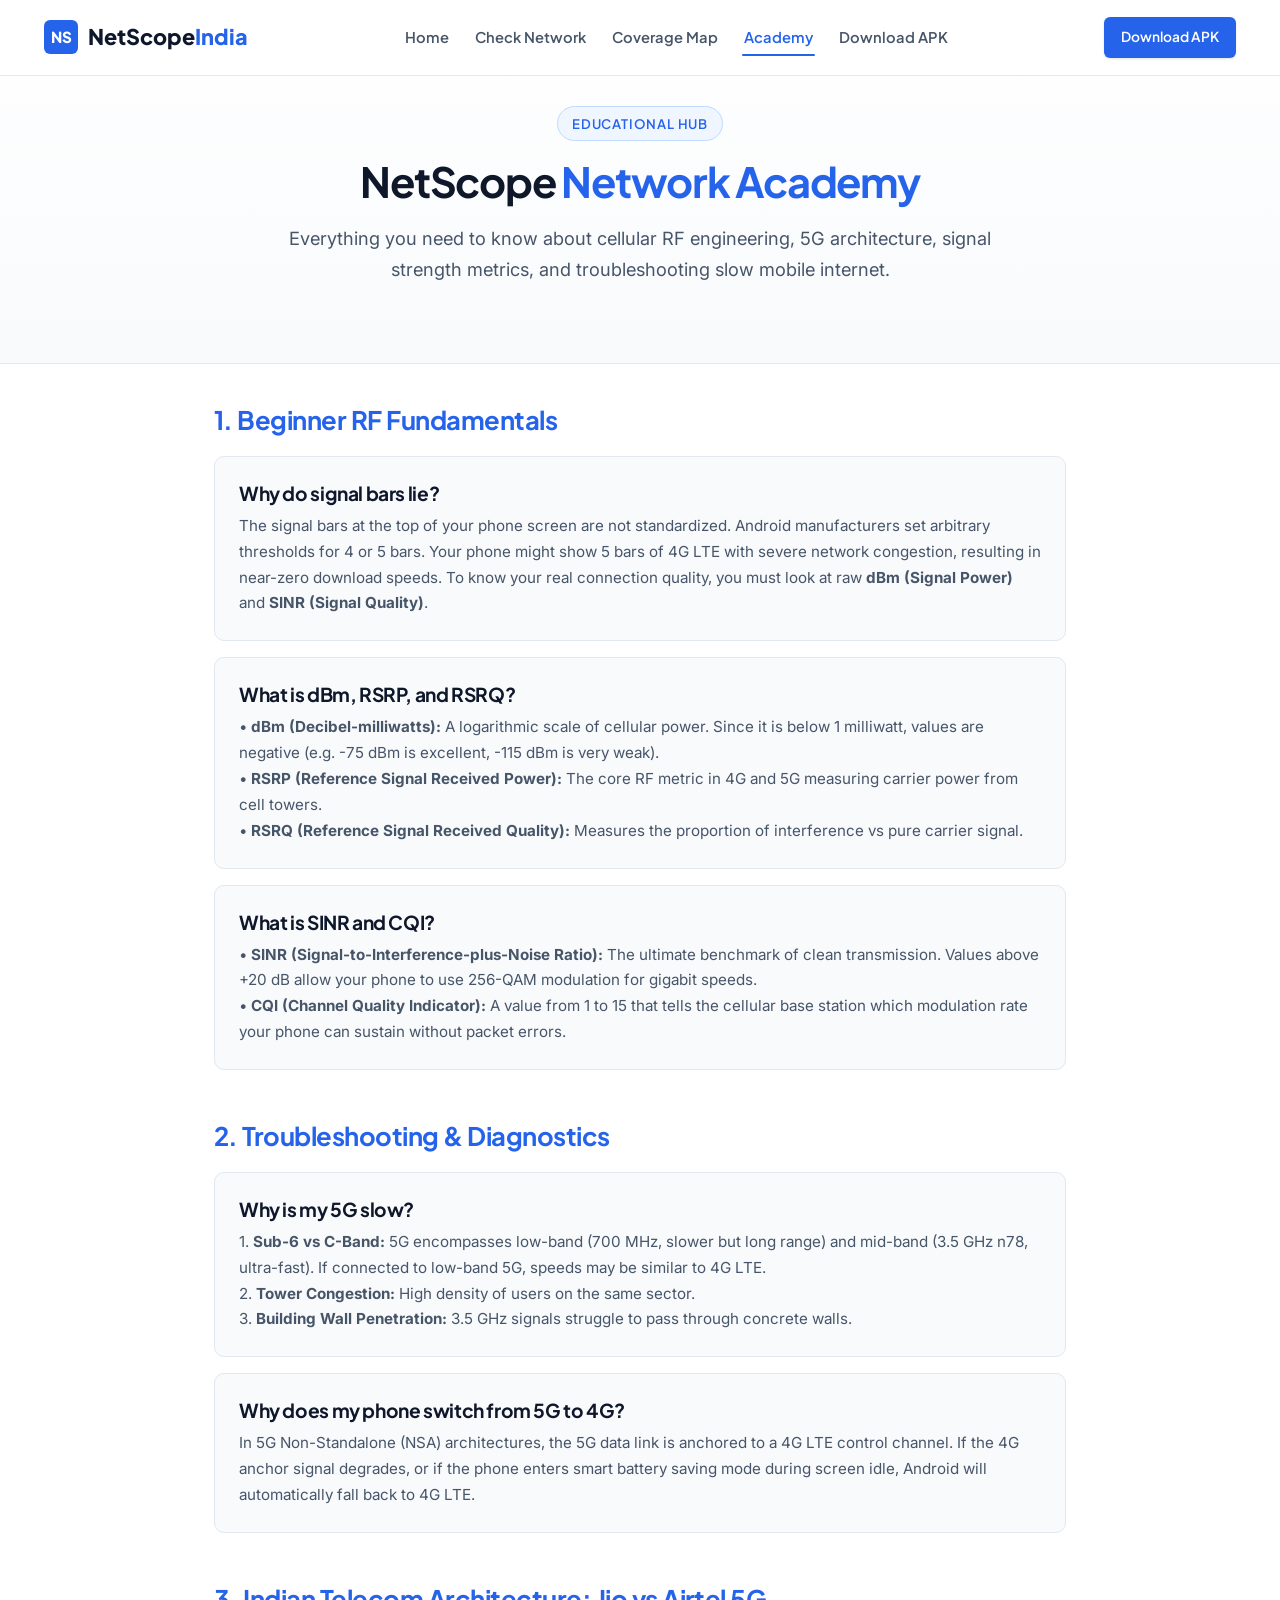
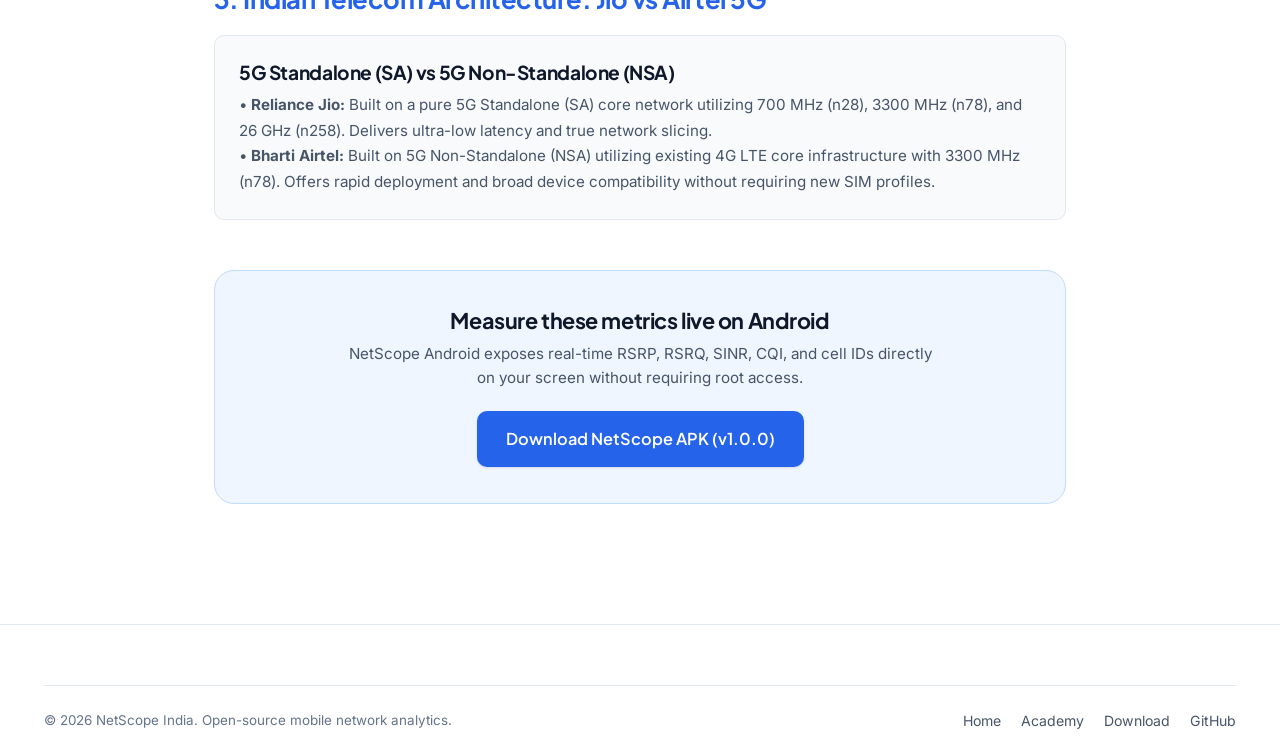
==== academy.html @ 7869ce8b "Convert entire UI to bright modern corporate theme and remove all emojis" ====
<!DOCTYPE html>
<html lang="en">
<head>
  <meta charset="UTF-8">
  <meta name="viewport" content="width=device-width, initial-scale=1.0">
  <title>NetScope Network Academy – Cellular RF, 5G Guides & Troubleshooting</title>
  <meta name="description" content="Learn what dBm, RSRP, RSRQ, SINR, and CQI mean. Understand why 5G is slow, 5G SA vs NSA, and how to optimize your mobile internet in India with NetScope.">
  <meta name="keywords" content="what is dBm, what is RSRP, what is SINR, why is my 5G slow, 5G SA vs NSA, check mobile signal strength, Jio 5G vs Airtel 5G, NetScope academy">
  <link rel="stylesheet" href="style.css">
</head>
<body>

  <!-- Header -->
  <header class="site-header">
    <div class="container nav-container">
      <a href="index.html" class="brand-logo">
        <div class="brand-logo-mark">NS</div>
        <span>NetScope<span class="text-gradient">India</span></span>
      </a>

      <ul class="nav-links">
        <li><a href="index.html" class="nav-link">Home</a></li>
        <li><a href="index.html#network-checker" class="nav-link">Check Network</a></li>
        <li><a href="index.html#network-map" class="nav-link">Coverage Map</a></li>
        <li><a href="academy.html" class="nav-link active">Academy</a></li>
        <li><a href="download.html" class="nav-link">Download APK</a></li>
      </ul>

      <div class="nav-actions">
        <a href="download.html" class="btn btn-primary btn-sm">
          <span>Download APK</span>
        </a>
      </div>
    </div>
  </header>

  <!-- Page Hero -->
  <section class="hero-section" style="padding-top: calc(var(--header-height) + 30px); padding-bottom: 50px;">
    <div class="container" style="text-align: center; max-width: 800px;">
      <span class="section-badge">Educational Hub</span>
      <h1 class="hero-title" style="font-size: 2.6rem;">NetScope <span class="text-gradient">Network Academy</span></h1>
      <p class="hero-description">
        Everything you need to know about cellular RF engineering, 5G architecture, signal strength metrics, and troubleshooting slow mobile internet.
      </p>
    </div>
  </section>

  <!-- Academy Content -->
  <section style="padding-top: 40px; background: #ffffff;">
    <div class="container" style="max-width: 900px;">
      
      <!-- Section 1: Beginner Fundamentals -->
      <div style="margin-bottom: 50px;">
        <h2 style="font-size: 1.6rem; margin-bottom: 20px; color: var(--accent-primary);">1. Beginner RF Fundamentals</h2>
        
        <div style="display: flex; flex-direction: column; gap: 16px;">
          <div style="background: var(--bg-secondary); border: 1px solid var(--border-subtle); border-radius: var(--radius-md); padding: 24px;">
            <h3 style="font-size: 1.2rem; color: #0f172a; margin-bottom: 8px;">Why do signal bars lie?</h3>
            <p style="color: var(--text-secondary); line-height: 1.7; font-size: 0.95rem;">
              The signal bars at the top of your phone screen are not standardized. Android manufacturers set arbitrary thresholds for 4 or 5 bars. Your phone might show 5 bars of 4G LTE with severe network congestion, resulting in near-zero download speeds. To know your real connection quality, you must look at raw <strong>dBm (Signal Power)</strong> and <strong>SINR (Signal Quality)</strong>.
            </p>
          </div>

          <div style="background: var(--bg-secondary); border: 1px solid var(--border-subtle); border-radius: var(--radius-md); padding: 24px;">
            <h3 style="font-size: 1.2rem; color: #0f172a; margin-bottom: 8px;">What is dBm, RSRP, and RSRQ?</h3>
            <p style="color: var(--text-secondary); line-height: 1.7; font-size: 0.95rem;">
              • <strong>dBm (Decibel-milliwatts):</strong> A logarithmic scale of cellular power. Since it is below 1 milliwatt, values are negative (e.g. -75 dBm is excellent, -115 dBm is very weak).<br>
              • <strong>RSRP (Reference Signal Received Power):</strong> The core RF metric in 4G and 5G measuring carrier power from cell towers.<br>
              • <strong>RSRQ (Reference Signal Received Quality):</strong> Measures the proportion of interference vs pure carrier signal.
            </p>
          </div>

          <div style="background: var(--bg-secondary); border: 1px solid var(--border-subtle); border-radius: var(--radius-md); padding: 24px;">
            <h3 style="font-size: 1.2rem; color: #0f172a; margin-bottom: 8px;">What is SINR and CQI?</h3>
            <p style="color: var(--text-secondary); line-height: 1.7; font-size: 0.95rem;">
              • <strong>SINR (Signal-to-Interference-plus-Noise Ratio):</strong> The ultimate benchmark of clean transmission. Values above +20 dB allow your phone to use 256-QAM modulation for gigabit speeds.<br>
              • <strong>CQI (Channel Quality Indicator):</strong> A value from 1 to 15 that tells the cellular base station which modulation rate your phone can sustain without packet errors.
            </p>
          </div>
        </div>
      </div>

      <!-- Section 2: Troubleshooting Guides -->
      <div style="margin-bottom: 50px;">
        <h2 style="font-size: 1.6rem; margin-bottom: 20px; color: var(--accent-primary);">2. Troubleshooting & Diagnostics</h2>

        <div style="display: flex; flex-direction: column; gap: 16px;">
          <div style="background: var(--bg-secondary); border: 1px solid var(--border-subtle); border-radius: var(--radius-md); padding: 24px;">
            <h3 style="font-size: 1.2rem; color: #0f172a; margin-bottom: 8px;">Why is my 5G slow?</h3>
            <p style="color: var(--text-secondary); line-height: 1.7; font-size: 0.95rem;">
              1. <strong>Sub-6 vs C-Band:</strong> 5G encompasses low-band (700 MHz, slower but long range) and mid-band (3.5 GHz n78, ultra-fast). If connected to low-band 5G, speeds may be similar to 4G LTE.<br>
              2. <strong>Tower Congestion:</strong> High density of users on the same sector.<br>
              3. <strong>Building Wall Penetration:</strong> 3.5 GHz signals struggle to pass through concrete walls.
            </p>
          </div>

          <div style="background: var(--bg-secondary); border: 1px solid var(--border-subtle); border-radius: var(--radius-md); padding: 24px;">
            <h3 style="font-size: 1.2rem; color: #0f172a; margin-bottom: 8px;">Why does my phone switch from 5G to 4G?</h3>
            <p style="color: var(--text-secondary); line-height: 1.7; font-size: 0.95rem;">
              In 5G Non-Standalone (NSA) architectures, the 5G data link is anchored to a 4G LTE control channel. If the 4G anchor signal degrades, or if the phone enters smart battery saving mode during screen idle, Android will automatically fall back to 4G LTE.
            </p>
          </div>
        </div>
      </div>

      <!-- Section 3: Indian Telecom Architecture -->
      <div style="margin-bottom: 50px;">
        <h2 style="font-size: 1.6rem; margin-bottom: 20px; color: var(--accent-primary);">3. Indian Telecom Architecture: Jio vs Airtel 5G</h2>

        <div style="background: var(--bg-secondary); border: 1px solid var(--border-subtle); border-radius: var(--radius-md); padding: 24px;">
          <h3 style="font-size: 1.2rem; color: #0f172a; margin-bottom: 8px;">5G Standalone (SA) vs 5G Non-Standalone (NSA)</h3>
          <p style="color: var(--text-secondary); line-height: 1.7; font-size: 0.95rem;">
            • <strong>Reliance Jio:</strong> Built on a pure 5G Standalone (SA) core network utilizing 700 MHz (n28), 3300 MHz (n78), and 26 GHz (n258). Delivers ultra-low latency and true network slicing.<br>
            • <strong>Bharti Airtel:</strong> Built on 5G Non-Standalone (NSA) utilizing existing 4G LTE core infrastructure with 3300 MHz (n78). Offers rapid deployment and broad device compatibility without requiring new SIM profiles.
          </p>
        </div>
      </div>

      <!-- CTA -->
      <div style="text-align: center; padding: 36px; background: #eff6ff; border-radius: var(--radius-xl); border: 1px solid #bfdbfe; margin-bottom: 40px;">
        <h3 style="font-size: 1.35rem; margin-bottom: 8px; color: #0f172a;">Measure these metrics live on Android</h3>
        <p style="color: #475569; font-size: 0.95rem; margin-bottom: 20px; max-width: 600px; margin-left: auto; margin-right: auto;">
          NetScope Android exposes real-time RSRP, RSRQ, SINR, CQI, and cell IDs directly on your screen without requiring root access.
        </p>
        <a href="download.html" class="btn btn-primary btn-lg">
          <span>Download NetScope APK (v1.0.0)</span>
        </a>
      </div>

    </div>
  </section>

  <!-- Footer -->
  <footer class="site-footer">
    <div class="container">
      <div class="footer-bottom">
        <div>© 2026 NetScope India. Open-source mobile network analytics.</div>
        <div style="display: flex; gap: 20px;">
          <a href="index.html" class="footer-link">Home</a>
          <a href="academy.html" class="footer-link">Academy</a>
          <a href="download.html" class="footer-link">Download</a>
          <a href="https://github.com/bhavingarg121-glitch/NetScope" class="footer-link" target="_blank">GitHub</a>
        </div>
      </div>
    </div>
  </footer>

  <script src="app.js"></script>
</body>
</html>
---- style.css ----
/* ==========================================================================
   NetScope India — Clean, Bright & Professional Telecom Intelligence Theme
   Enterprise-grade typography, bright daylight palette, no emoji clutter
   ========================================================================== */

@import url('https://fonts.googleapis.com/css2?family=Plus+Jakarta+Sans:wght@400;500;600;700;800&family=Inter:wght@400;500;600;700&family=JetBrains+Mono:wght@400;500;600;700&display=swap');

:root {
  /* Bright Professional Palette */
  --bg-primary: #ffffff;
  --bg-secondary: #f8fafc;
  --bg-tertiary: #f1f5f9;
  --bg-card: #ffffff;
  --bg-card-hover: #f8fafc;
  
  --border-subtle: #e2e8f0;
  --border-strong: #cbd5e1;
  --border-focus: #2563eb;

  --accent-primary: #2563eb;
  --accent-primary-hover: #1d4ed8;
  --accent-secondary: #0284c7;
  --accent-emerald: #059669;
  --accent-emerald-bg: #ecfdf5;
  --accent-indigo: #4f46e5;
  --accent-amber: #d97706;
  --accent-amber-bg: #fffbeb;
  --accent-rose: #dc2626;
  --accent-rose-bg: #fef2f2;
  --accent-blue-bg: #eff6ff;

  /* Text Hierarchy */
  --text-primary: #0f172a;
  --text-secondary: #475569;
  --text-muted: #64748b;
  --text-light: #94a3b8;

  /* Typography */
  --font-main: 'Plus Jakarta Sans', -apple-system, BlinkMacSystemFont, sans-serif;
  --font-body: 'Inter', -apple-system, BlinkMacSystemFont, sans-serif;
  --font-mono: 'JetBrains Mono', monospace;

  /* Dimensions & Shadows */
  --header-height: 76px;
  --container-max: 1240px;
  --radius-sm: 6px;
  --radius-md: 10px;
  --radius-lg: 16px;
  --radius-xl: 20px;

  --shadow-xs: 0 1px 2px rgba(0, 0, 0, 0.05);
  --shadow-sm: 0 1px 3px rgba(0, 0, 0, 0.08), 0 1px 2px rgba(0, 0, 0, 0.04);
  --shadow-md: 0 4px 6px -1px rgba(0, 0, 0, 0.07), 0 2px 4px -1px rgba(0, 0, 0, 0.04);
  --shadow-lg: 0 10px 15px -3px rgba(0, 0, 0, 0.08), 0 4px 6px -2px rgba(0, 0, 0, 0.03);
  --shadow-xl: 0 20px 25px -5px rgba(0, 0, 0, 0.08), 0 10px 10px -5px rgba(0, 0, 0, 0.02);
}

/* Reset */
*, *::before, *::after {
  box-sizing: border-box;
  margin: 0;
  padding: 0;
}

html {
  scroll-behavior: smooth;
  font-size: 16px;
  color-scheme: light;
}

body {
  font-family: var(--font-body);
  background-color: var(--bg-secondary);
  color: var(--text-primary);
  line-height: 1.6;
  overflow-x: hidden;
  position: relative;
  -webkit-font-smoothing: antialiased;
}

/* Headings */
h1, h2, h3, h4, h5, h6 {
  font-family: var(--font-main);
  color: var(--text-primary);
  font-weight: 700;
  line-height: 1.25;
  letter-spacing: -0.02em;
}

p {
  color: var(--text-secondary);
}

a {
  color: inherit;
  text-decoration: none;
  transition: all 0.2s ease;
}

.text-gradient {
  color: var(--accent-primary);
}

.mono {
  font-family: var(--font-mono);
}

/* Container */
.container {
  width: 100%;
  max-width: var(--container-max);
  margin: 0 auto;
  padding: 0 24px;
  position: relative;
}

/* Section Spacing */
section {
  padding: 80px 0;
  position: relative;
  scroll-margin-top: calc(var(--header-height) + 20px);
}

.section-header {
  text-align: center;
  max-width: 760px;
  margin: 0 auto 44px;
}

.section-badge {
  display: inline-flex;
  align-items: center;
  gap: 8px;
  padding: 6px 14px;
  border-radius: 100px;
  background: var(--accent-blue-bg);
  border: 1px solid #bfdbfe;
  color: var(--accent-primary);
  font-family: var(--font-main);
  font-size: 0.82rem;
  font-weight: 600;
  text-transform: uppercase;
  letter-spacing: 0.06em;
  margin-bottom: 14px;
}

.section-title {
  font-size: 2.35rem;
  margin-bottom: 12px;
  color: var(--text-primary);
}

.section-subtitle {
  font-size: 1.08rem;
  color: var(--text-secondary);
  line-height: 1.65;
}

/* ==========================================================================
   Header & Navbar (Clean White & Crisp Border)
   ========================================================================== */
.site-header {
  position: fixed;
  top: 0;
  left: 0;
  width: 100%;
  height: var(--header-height);
  background: rgba(255, 255, 255, 0.95);
  backdrop-filter: blur(12px);
  -webkit-backdrop-filter: blur(12px);
  border-bottom: 1px solid var(--border-subtle);
  z-index: 1000;
  transition: all 0.25s ease;
}

.site-header.scrolled {
  box-shadow: var(--shadow-sm);
  background: rgba(255, 255, 255, 0.98);
}

.nav-container {
  display: flex;
  align-items: center;
  justify-content: space-between;
  height: 100%;
}

.brand-logo {
  display: flex;
  align-items: center;
  gap: 10px;
  font-family: var(--font-main);
  font-size: 1.35rem;
  font-weight: 800;
  color: var(--text-primary);
  white-space: nowrap;
}

.brand-logo-mark {
  width: 34px;
  height: 34px;
  border-radius: var(--radius-sm);
  background: var(--accent-primary);
  color: #ffffff;
  display: flex;
  align-items: center;
  justify-content: center;
  font-weight: 800;
  font-size: 0.95rem;
}

.brand-tag {
  font-size: 0.7rem;
  padding: 2px 8px;
  border-radius: 100px;
  background: var(--accent-blue-bg);
  color: var(--accent-primary);
  font-weight: 600;
  margin-left: 6px;
  border: 1px solid #bfdbfe;
}

.nav-links {
  display: flex;
  align-items: center;
  gap: 22px;
  list-style: none;
}

.nav-link {
  font-family: var(--font-main);
  font-size: 0.92rem;
  font-weight: 600;
  color: var(--text-secondary);
  padding: 6px 2px;
  position: relative;
}

.nav-link:hover, .nav-link.active {
  color: var(--accent-primary);
}

.nav-link.active::after {
  content: '';
  position: absolute;
  bottom: -4px;
  left: 0;
  width: 100%;
  height: 2px;
  background: var(--accent-primary);
  border-radius: 2px;
}

.nav-actions {
  display: flex;
  align-items: center;
  gap: 12px;
}

.mobile-toggle {
  display: none;
  background: none;
  border: none;
  color: var(--text-primary);
  font-size: 1.4rem;
  cursor: pointer;
}

/* ==========================================================================
   Buttons
   ========================================================================== */
.btn {
  display: inline-flex;
  align-items: center;
  justify-content: center;
  gap: 8px;
  padding: 10px 20px;
  border-radius: var(--radius-md);
  font-family: var(--font-main);
  font-size: 0.92rem;
  font-weight: 600;
  cursor: pointer;
  transition: all 0.2s ease;
  border: 1px solid transparent;
  white-space: nowrap;
}

.btn-primary {
  background: var(--accent-primary);
  color: #ffffff;
  box-shadow: var(--shadow-sm);
}

.btn-primary:hover {
  background: var(--accent-primary-hover);
  box-shadow: var(--shadow-md);
  transform: translateY(-1px);
}

.btn-secondary {
  background: #ffffff;
  color: var(--text-primary);
  border: 1px solid var(--border-strong);
  box-shadow: var(--shadow-xs);
}

.btn-secondary:hover {
  background: var(--bg-tertiary);
  border-color: var(--text-muted);
  transform: translateY(-1px);
}

.btn-accent {
  background: #0f172a;
  color: #ffffff;
}

.btn-accent:hover {
  background: #1e293b;
  transform: translateY(-1px);
}

.btn-sm { padding: 8px 16px; font-size: 0.86rem; border-radius: var(--radius-sm); }
.btn-lg { padding: 14px 28px; font-size: 1.02rem; border-radius: var(--radius-md); }

/* ==========================================================================
   Hero Section
   ========================================================================== */
.hero-section {
  padding-top: calc(var(--header-height) + 40px);
  padding-bottom: 70px;
  background: linear-gradient(180deg, #ffffff 0%, #f8fafc 100%);
  border-bottom: 1px solid var(--border-subtle);
}

.hero-grid {
  display: grid;
  grid-template-columns: 1.15fr 0.85fr;
  gap: 40px;
  align-items: center;
}

.hero-title {
  font-size: 3.1rem;
  margin-bottom: 16px;
  letter-spacing: -0.03em;
  color: var(--text-primary);
}

.hero-description {
  font-size: 1.14rem;
  color: var(--text-secondary);
  line-height: 1.7;
  margin-bottom: 28px;
}

.hero-actions {
  display: flex;
  flex-wrap: wrap;
  gap: 12px;
  margin-bottom: 36px;
}

.hero-stats {
  display: grid;
  grid-template-columns: repeat(3, 1fr);
  gap: 16px;
  padding-top: 24px;
  border-top: 1px solid var(--border-subtle);
}

.stat-item {
  display: flex;
  flex-direction: column;
}

.stat-number {
  font-family: var(--font-main);
  font-size: 1.6rem;
  font-weight: 800;
  color: var(--accent-primary);
}

.stat-label {
  font-size: 0.84rem;
  color: var(--text-muted);
  font-weight: 500;
}

/* ==========================================================================
   Dual Phone Mockup Component (Clean Bright Studio Style)
   ========================================================================== */
.hero-visual {
  display: flex;
  justify-content: center;
  align-items: center;
  position: relative;
}

.dual-phone-container {
  position: relative;
  width: 480px;
  height: 560px;
}

.phone-back {
  position: absolute;
  top: 0;
  right: 0;
  width: 290px;
  z-index: 1;
  transform: rotate(3deg);
  transition: all 0.3s ease;
}

.phone-back:hover {
  transform: rotate(0deg) scale(1.02);
  z-index: 3;
}

.phone-front {
  position: absolute;
  bottom: 0;
  left: 0;
  width: 300px;
  z-index: 2;
  transform: rotate(-2deg);
  transition: all 0.3s ease;
}

.phone-front:hover {
  transform: rotate(0deg) scale(1.02);
}

.phone-device {
  background: #ffffff;
  border: 4px solid #0f172a;
  border-radius: 36px;
  padding: 8px;
  box-shadow: var(--shadow-xl);
}

.phone-screen-content {
  background: #f8fafc;
  border-radius: 28px;
  padding: 12px;
  overflow: hidden;
  display: flex;
  flex-direction: column;
  gap: 10px;
  border: 1px solid var(--border-subtle);
}

.phone-status-bar {
  display: flex;
  align-items: center;
  justify-content: space-between;
  font-size: 0.7rem;
  font-weight: 600;
  color: #475569;
  padding: 0 4px;
}

.phone-user-bar {
  display: flex;
  align-items: center;
  justify-content: space-between;
  background: #ffffff;
  padding: 8px 10px;
  border-radius: var(--radius-md);
  border: 1px solid var(--border-subtle);
}

.user-info-left {
  display: flex;
  align-items: center;
  gap: 8px;
}

.user-avatar {
  width: 24px;
  height: 24px;
  border-radius: 50%;
  background: var(--accent-primary);
  color: #ffffff;
  display: flex;
  align-items: center;
  justify-content: center;
  font-size: 10px;
  font-weight: bold;
}

.user-name-title {
  font-size: 0.68rem;
  line-height: 1.2;
}

.phone-top-pills {
  display: flex;
  gap: 4px;
  background: #e2e8f0;
  padding: 3px;
  border-radius: var(--radius-sm);
  font-size: 0.68rem;
  font-weight: 600;
}

.phone-top-pills span {
  padding: 3px 8px;
  border-radius: 4px;
  color: var(--text-muted);
}

.phone-top-pills span.active {
  background: #ffffff;
  color: var(--accent-primary);
  box-shadow: var(--shadow-xs);
}

.phone-site-header {
  display: flex;
  align-items: center;
  justify-content: space-between;
  background: #ffffff;
  padding: 8px 12px;
  border-radius: var(--radius-md);
  border: 1px solid var(--border-subtle);
}

.site-badge-gold {
  background: #fef3c7;
  color: #92400e;
  font-weight: 700;
  font-size: 0.62rem;
  padding: 2px 6px;
  border-radius: 4px;
}

.site-badge-up {
  background: var(--accent-emerald-bg);
  color: var(--accent-emerald);
  font-weight: 700;
  font-size: 0.62rem;
  padding: 2px 6px;
  border-radius: 4px;
}

.phone-site-tabs {
  display: flex;
  gap: 10px;
  border-bottom: 1px solid var(--border-subtle);
  padding-bottom: 4px;
  font-size: 0.68rem;
  font-weight: 600;
  color: var(--text-muted);
}

.phone-site-tabs span.active {
  color: var(--accent-primary);
  border-bottom: 2px solid var(--accent-primary);
  padding-bottom: 2px;
}

.phone-chart-box {
  background: #ffffff;
  color: var(--text-primary);
  border-radius: var(--radius-md);
  padding: 10px 12px;
  border: 1px solid var(--border-subtle);
}

.phone-chart-header {
  display: flex;
  justify-content: space-between;
  align-items: center;
  font-size: 0.72rem;
  font-weight: 700;
  color: var(--text-primary);
}

.phone-site-index {
  display: grid;
  grid-template-columns: 1.2fr 1fr 1fr;
  gap: 6px;
  margin-top: 4px;
}

.site-kpi-card {
  background: #ffffff;
  color: var(--text-primary);
  border-radius: var(--radius-sm);
  padding: 6px 8px;
  font-size: 0.65rem;
  border: 1px solid var(--border-subtle);
}

.site-kpi-card.dark {
  background: #0f172a;
  color: #ffffff;
  border-color: #0f172a;
}

.phone-bottom-nav {
  display: flex;
  justify-content: space-around;
  font-size: 0.72rem;
  font-weight: 600;
  color: var(--text-muted);
  padding-top: 4px;
  border-top: 1px solid var(--border-subtle);
}

/* ==========================================================================
   Locality Search Card (Check My Network)
   ========================================================================== */
.locality-search-wrapper {
  background: #ffffff;
  border: 1px solid var(--border-subtle);
  border-radius: var(--radius-xl);
  padding: 40px;
  box-shadow: var(--shadow-md);
  margin-bottom: 20px;
}

.locality-input-cluster {
  display: flex;
  gap: 12px;
  max-width: 680px;
  margin: 0 auto 24px;
  flex-wrap: wrap;
}

.locality-input {
  flex: 1;
  min-width: 260px;
  padding: 12px 18px;
  background: #ffffff;
  border: 1px solid var(--border-strong);
  border-radius: var(--radius-md);
  color: var(--text-primary);
  font-family: var(--font-body);
  font-size: 0.96rem;
  outline: none;
}

.locality-input:focus {
  border-color: var(--accent-primary);
  box-shadow: 0 0 0 3px rgba(37, 99, 235, 0.15);
}

.locality-result-box {
  display: grid;
  grid-template-columns: repeat(auto-fit, minmax(180px, 1fr));
  gap: 14px;
  margin-top: 24px;
}

.locality-stat-pill {
  background: var(--bg-secondary);
  border: 1px solid var(--border-subtle);
  border-radius: var(--radius-md);
  padding: 16px;
  text-align: center;
}

/* ==========================================================================
   Operator Comparison Table
   ========================================================================== */
.operator-table-wrapper {
  background: #ffffff;
  border: 1px solid var(--border-subtle);
  border-radius: var(--radius-xl);
  padding: 28px;
  box-shadow: var(--shadow-sm);
  overflow-x: auto;
}

.op-compare-table {
  width: 100%;
  border-collapse: collapse;
  text-align: left;
}

.op-compare-table th {
  padding: 14px 16px;
  font-family: var(--font-main);
  font-size: 0.88rem;
  font-weight: 700;
  color: var(--text-muted);
  border-bottom: 2px solid var(--border-subtle);
  text-transform: uppercase;
  letter-spacing: 0.05em;
}

.op-compare-table td {
  padding: 16px;
  border-bottom: 1px solid var(--border-subtle);
  font-size: 0.94rem;
  color: var(--text-secondary);
}

.op-compare-table tr:hover td {
  background: var(--bg-secondary);
}

/* ==========================================================================
   Network Troubleshooter
   ========================================================================== */
.troubleshooter-grid {
  display: grid;
  grid-template-columns: 1fr 1.3fr;
  gap: 28px;
}

.issue-selector-list {
  display: flex;
  flex-direction: column;
  gap: 10px;
}

.issue-btn {
  display: flex;
  align-items: center;
  gap: 12px;
  padding: 16px 20px;
  background: #ffffff;
  border: 1px solid var(--border-subtle);
  border-radius: var(--radius-md);
  color: var(--text-primary);
  font-family: var(--font-main);
  font-size: 0.98rem;
  font-weight: 600;
  cursor: pointer;
  text-align: left;
  transition: all 0.2s ease;
  box-shadow: var(--shadow-xs);
}

.issue-btn:hover, .issue-btn.active {
  background: var(--accent-blue-bg);
  border-color: var(--accent-primary);
  color: var(--accent-primary);
  transform: translateX(4px);
}

.solution-display-card {
  background: #ffffff;
  border: 1px solid var(--border-subtle);
  border-radius: var(--radius-lg);
  padding: 32px;
  box-shadow: var(--shadow-sm);
}

/* ==========================================================================
   App Screenshots Gallery (Clean Light Frames)
   ========================================================================== */
.screenshot-gallery-grid {
  display: grid;
  grid-template-columns: repeat(auto-fit, minmax(220px, 1fr));
  gap: 20px;
}

.app-screen-card {
  background: #ffffff;
  border: 2px solid var(--border-strong);
  border-radius: var(--radius-lg);
  padding: 12px;
  box-shadow: var(--shadow-sm);
  transition: transform 0.2s ease, box-shadow 0.2s ease;
}

.app-screen-card:hover {
  transform: translateY(-4px);
  box-shadow: var(--shadow-md);
  border-color: var(--accent-primary);
}

.app-screen-header {
  font-family: var(--font-main);
  font-size: 0.8rem;
  font-weight: 700;
  color: var(--accent-primary);
  margin-bottom: 8px;
  display: flex;
  justify-content: space-between;
}

.app-screen-body {
  background: var(--bg-secondary);
  border-radius: var(--radius-md);
  padding: 14px;
  min-height: 250px;
  display: flex;
  flex-direction: column;
  justify-content: space-between;
  border: 1px solid var(--border-subtle);
}

/* ==========================================================================
   Telecom Engineering Dashboard
   ========================================================================== */
.telecom-dashboard-container {
  background: #ffffff;
  color: var(--text-primary);
  border-radius: var(--radius-xl);
  padding: 28px;
  box-shadow: var(--shadow-md);
  border: 1px solid var(--border-subtle);
}

.dashboard-top-bar {
  display: flex;
  justify-content: space-between;
  align-items: center;
  flex-wrap: wrap;
  gap: 16px;
  margin-bottom: 20px;
  padding-bottom: 16px;
  border-bottom: 1px solid var(--border-subtle);
}

.dash-title-group {
  display: flex;
  align-items: center;
  gap: 8px;
  font-size: 1.25rem;
  font-weight: 700;
}

.dash-top-actions {
  display: flex;
  align-items: center;
  gap: 12px;
  font-size: 0.88rem;
  color: var(--text-muted);
}

.region-select {
  padding: 6px 14px;
  background: var(--bg-secondary);
  border: 1px solid var(--border-strong);
  border-radius: var(--radius-sm);
  color: var(--text-primary);
  font-family: var(--font-main);
  font-size: 0.88rem;
  outline: none;
}

.telecom-dash-grid {
  display: grid;
  grid-template-columns: 1.2fr 1fr;
  gap: 20px;
}

.dash-white-card {
  background: var(--bg-secondary);
  border: 1px solid var(--border-subtle);
  border-radius: var(--radius-md);
  padding: 18px;
}

.gauge-row-grid {
  display: grid;
  grid-template-columns: 1fr 1fr;
  gap: 14px;
}

.gauge-box-light {
  background: #ffffff;
  border: 1px solid var(--border-subtle);
  border-radius: var(--radius-sm);
  padding: 14px;
  text-align: center;
}

.gauge-canvas-wrap {
  width: 140px;
  height: 75px;
  margin: 0 auto;
  position: relative;
}

.kpi-row-light {
  display: grid;
  grid-template-columns: 1fr 1fr;
  gap: 12px;
  margin-top: 14px;
}

.kpi-box-light {
  background: #ffffff;
  border: 1px solid var(--border-subtle);
  border-radius: var(--radius-sm);
  padding: 12px;
  text-align: center;
}

.kpi-num-big {
  font-family: var(--font-mono);
  font-size: 1.7rem;
  font-weight: 800;
  color: var(--text-primary);
}

/* ==========================================================================
   Map Section
   ========================================================================== */
.map-section-wrapper {
  background: #ffffff;
  border: 1px solid var(--border-subtle);
  border-radius: var(--radius-xl);
  padding: 24px;
  box-shadow: var(--shadow-md);
}

.map-control-bar {
  display: flex;
  justify-content: space-between;
  align-items: center;
  flex-wrap: wrap;
  gap: 14px;
  padding-bottom: 18px;
  margin-bottom: 18px;
  border-bottom: 1px solid var(--border-subtle);
}

.filter-group {
  display: flex;
  align-items: center;
  gap: 10px;
  flex-wrap: wrap;
}

.filter-label {
  font-size: 0.85rem;
  font-weight: 600;
  color: var(--text-muted);
}

.filter-btn-cluster {
  display: flex;
  gap: 4px;
  background: var(--bg-secondary);
  padding: 3px;
  border-radius: var(--radius-md);
  border: 1px solid var(--border-subtle);
}

.filter-pill {
  background: none;
  border: none;
  padding: 6px 14px;
  border-radius: var(--radius-sm);
  font-family: var(--font-main);
  font-size: 0.84rem;
  font-weight: 600;
  color: var(--text-secondary);
  cursor: pointer;
  transition: all 0.15s ease;
}

.filter-pill.active {
  background: #ffffff;
  color: var(--accent-primary);
  box-shadow: var(--shadow-xs);
  border: 1px solid var(--border-subtle);
}

.map-canvas-container {
  height: 520px;
  width: 100%;
  border-radius: var(--radius-lg);
  overflow: hidden;
  border: 1px solid var(--border-subtle);
  position: relative;
  background: #f8fafc;
}

#india-network-map {
  height: 100%;
  width: 100%;
  background: #f8fafc;
}

.map-floating-legend {
  position: absolute;
  bottom: 20px;
  right: 20px;
  background: rgba(255, 255, 255, 0.95);
  border: 1px solid var(--border-subtle);
  padding: 14px 18px;
  border-radius: var(--radius-md);
  backdrop-filter: blur(8px);
  z-index: 500;
  font-size: 0.82rem;
  box-shadow: var(--shadow-md);
}

.legend-row {
  display: flex;
  align-items: center;
  gap: 8px;
  margin-bottom: 6px;
  color: var(--text-secondary);
}

.legend-dot {
  width: 10px;
  height: 10px;
  border-radius: 50%;
}

.legend-dot.green { background: #059669; }
.legend-dot.yellow { background: #d97706; }
.legend-dot.red { background: #dc2626; }

/* ==========================================================================
   City Cards Grid
   ========================================================================== */
.city-cards-grid {
  display: grid;
  grid-template-columns: repeat(auto-fit, minmax(280px, 1fr));
  gap: 20px;
}

.city-card {
  background: #ffffff;
  border: 1px solid var(--border-subtle);
  border-radius: var(--radius-lg);
  padding: 24px;
  box-shadow: var(--shadow-sm);
  transition: transform 0.2s ease, box-shadow 0.2s ease;
}

.city-card:hover {
  transform: translateY(-3px);
  box-shadow: var(--shadow-md);
  border-color: var(--accent-primary);
}

.city-card-header {
  display: flex;
  align-items: center;
  justify-content: space-between;
  margin-bottom: 14px;
}

.city-name {
  font-size: 1.25rem;
  font-weight: 700;
  color: var(--text-primary);
}

.city-5g-score {
  font-family: var(--font-mono);
  font-size: 0.82rem;
  padding: 3px 8px;
  border-radius: var(--radius-sm);
  background: var(--accent-emerald-bg);
  color: var(--accent-emerald);
  font-weight: 700;
}

.city-stat-row {
  display: flex;
  justify-content: space-between;
  font-size: 0.88rem;
  color: var(--text-secondary);
  margin-bottom: 6px;
}

/* ==========================================================================
   Dead Zone Card & Modal
   ========================================================================== */
.deadzone-banner-card {
  background: linear-gradient(135deg, #0f172a 0%, #1e293b 100%);
  color: #ffffff;
  border-radius: var(--radius-xl);
  padding: 40px;
  display: flex;
  align-items: center;
  justify-content: space-between;
  flex-wrap: wrap;
  gap: 24px;
  box-shadow: var(--shadow-lg);
}

.deadzone-banner-card h3 {
  color: #ffffff;
}

.deadzone-banner-card p {
  color: #cbd5e1;
}

.modal-overlay {
  position: fixed;
  top: 0;
  left: 0;
  width: 100%;
  height: 100%;
  background: rgba(15, 23, 42, 0.6);
  backdrop-filter: blur(4px);
  display: flex;
  align-items: center;
  justify-content: center;
  z-index: 2000;
  opacity: 0;
  pointer-events: none;
  transition: opacity 0.25s ease;
}

.modal-overlay.active {
  opacity: 1;
  pointer-events: auto;
}

.modal-dialog {
  background: #ffffff;
  border-radius: var(--radius-xl);
  padding: 36px;
  max-width: 520px;
  width: 90%;
  box-shadow: var(--shadow-xl);
  position: relative;
  border: 1px solid var(--border-subtle);
}

.modal-close-btn {
  position: absolute;
  top: 20px;
  right: 20px;
  background: none;
  border: none;
  color: var(--text-muted);
  font-size: 1.2rem;
  cursor: pointer;
}

.form-group { margin-bottom: 16px; }
.form-label { display: block; font-size: 0.86rem; font-weight: 600; margin-bottom: 6px; color: var(--text-primary); }
.form-input, .form-select { width: 100%; padding: 10px 14px; background: #ffffff; border: 1px solid var(--border-strong); border-radius: var(--radius-sm); color: var(--text-primary); font-family: var(--font-body); font-size: 0.92rem; outline: none; }
.checkbox-group { display: grid; grid-template-columns: 1fr 1fr; gap: 8px; font-size: 0.86rem; color: var(--text-secondary); }

/* ==========================================================================
   Download Hub Card
   ========================================================================== */
.download-hub-card {
  background: #ffffff;
  border: 1px solid var(--border-subtle);
  border-radius: var(--radius-xl);
  padding: 48px 36px;
  text-align: center;
  box-shadow: var(--shadow-md);
}

.download-title {
  font-size: 2.2rem;
  margin-bottom: 10px;
}

.download-desc {
  font-size: 1.05rem;
  max-width: 600px;
  margin: 0 auto 24px;
}

.download-btn-cluster {
  display: flex;
  justify-content: center;
  gap: 12px;
  flex-wrap: wrap;
  margin-bottom: 28px;
}

.spec-pills {
  display: flex;
  justify-content: center;
  gap: 12px;
  flex-wrap: wrap;
}

.spec-pill {
  background: var(--bg-secondary);
  border: 1px solid var(--border-subtle);
  padding: 6px 14px;
  border-radius: var(--radius-sm);
  font-size: 0.84rem;
  color: var(--text-secondary);
}

/* ==========================================================================
   FAQ Section
   ========================================================================== */
.faq-search-box {
  max-width: 580px;
  margin: 0 auto 30px;
  position: relative;
}

.faq-input {
  width: 100%;
  padding: 12px 18px;
  background: #ffffff;
  border: 1px solid var(--border-strong);
  border-radius: var(--radius-md);
  font-size: 0.95rem;
  color: var(--text-primary);
  outline: none;
  box-shadow: var(--shadow-xs);
}

.faq-container {
  max-width: 760px;
  margin: 0 auto;
  display: flex;
  flex-direction: column;
  gap: 12px;
}

.faq-item {
  background: #ffffff;
  border: 1px solid var(--border-subtle);
  border-radius: var(--radius-md);
  overflow: hidden;
  box-shadow: var(--shadow-xs);
}

.faq-question {
  width: 100%;
  padding: 18px 22px;
  background: none;
  border: none;
  display: flex;
  justify-content: space-between;
  align-items: center;
  font-family: var(--font-main);
  font-size: 1rem;
  font-weight: 700;
  color: var(--text-primary);
  text-align: left;
  cursor: pointer;
}

.faq-answer {
  display: none;
  padding: 0 22px 18px;
  font-size: 0.92rem;
  color: var(--text-secondary);
  line-height: 1.65;
}

.faq-item.active .faq-answer {
  display: block;
}

/* ==========================================================================
   Footer
   ========================================================================== */
.site-footer {
  background: #ffffff;
  border-top: 1px solid var(--border-subtle);
  padding: 60px 0 24px;
}

.footer-top {
  display: grid;
  grid-template-columns: 1.5fr 1fr 1fr 1fr 1fr;
  gap: 32px;
  margin-bottom: 40px;
}

.footer-brand-desc {
  margin-top: 12px;
  font-size: 0.88rem;
  color: var(--text-muted);
  line-height: 1.6;
  max-width: 300px;
}

.footer-col-title {
  font-size: 0.86rem;
  font-weight: 700;
  margin-bottom: 14px;
  color: var(--text-primary);
  text-transform: uppercase;
  letter-spacing: 0.05em;
}

.footer-link-list {
  list-style: none;
  display: flex;
  flex-direction: column;
  gap: 8px;
}

.footer-link {
  font-size: 0.88rem;
  color: var(--text-secondary);
  transition: color 0.15s ease;
}

.footer-link:hover {
  color: var(--accent-primary);
}

.footer-bottom {
  padding-top: 24px;
  border-top: 1px solid var(--border-subtle);
  display: flex;
  align-items: center;
  justify-content: space-between;
  flex-wrap: wrap;
  gap: 14px;
  font-size: 0.84rem;
  color: var(--text-muted);
}

/* Responsive */
@media (max-width: 1100px) {
  .footer-top { grid-template-columns: 1fr 1fr 1fr; }
  .telecom-dash-grid, .troubleshooter-grid { grid-template-columns: 1fr; }
  .hero-grid { grid-template-columns: 1fr; }
  .dual-phone-container { margin: 0 auto; width: 340px; height: 500px; }
  .phone-back { display: none; }
  .phone-front { position: relative; width: 100%; transform: none; }
}

@media (max-width: 768px) {
  .nav-links {
    display: none;
    position: absolute;
    top: var(--header-height);
    left: 0;
    width: 100%;
    background: #ffffff;
    flex-direction: column;
    padding: 24px;
    border-bottom: 1px solid var(--border-subtle);
    box-shadow: var(--shadow-md);
  }
  .nav-links.open { display: flex; }
  .mobile-toggle { display: block; }
  .footer-top { grid-template-columns: 1fr 1fr; }
  .hero-title { font-size: 2.3rem; }
}
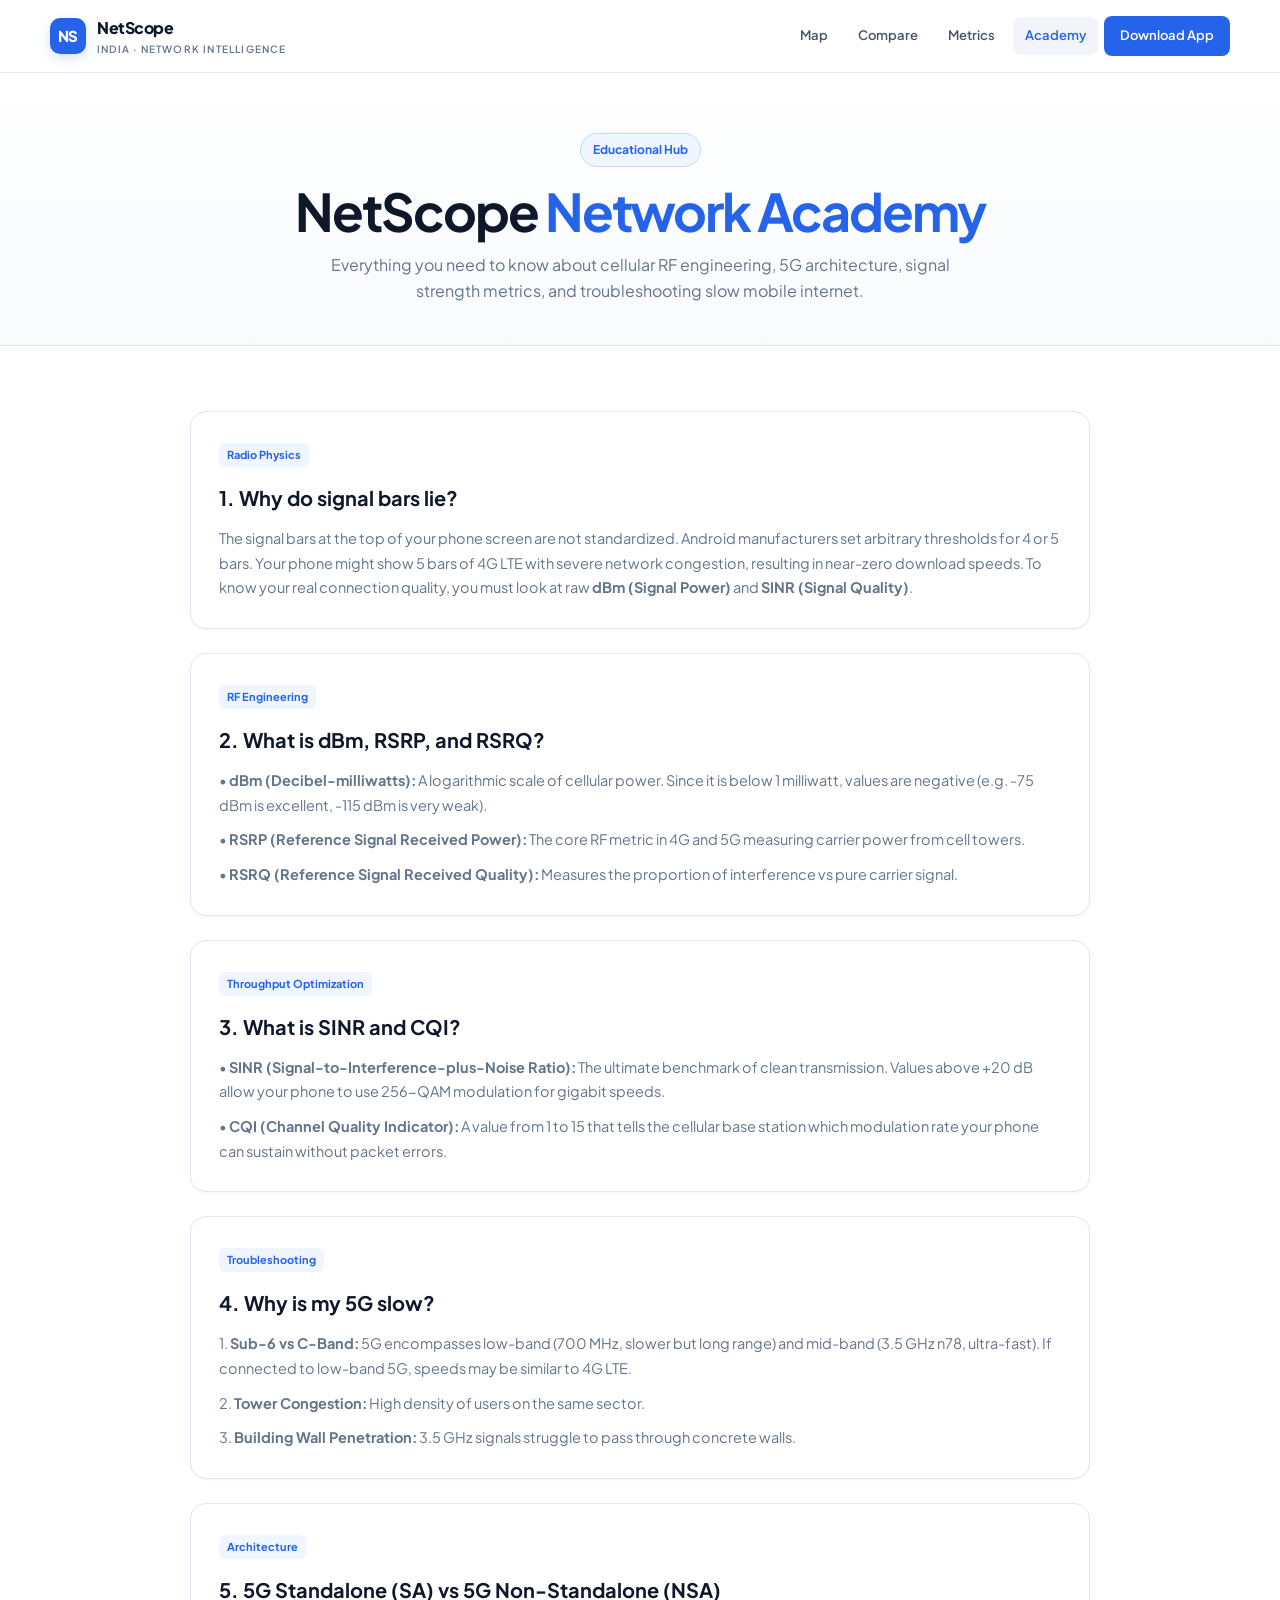
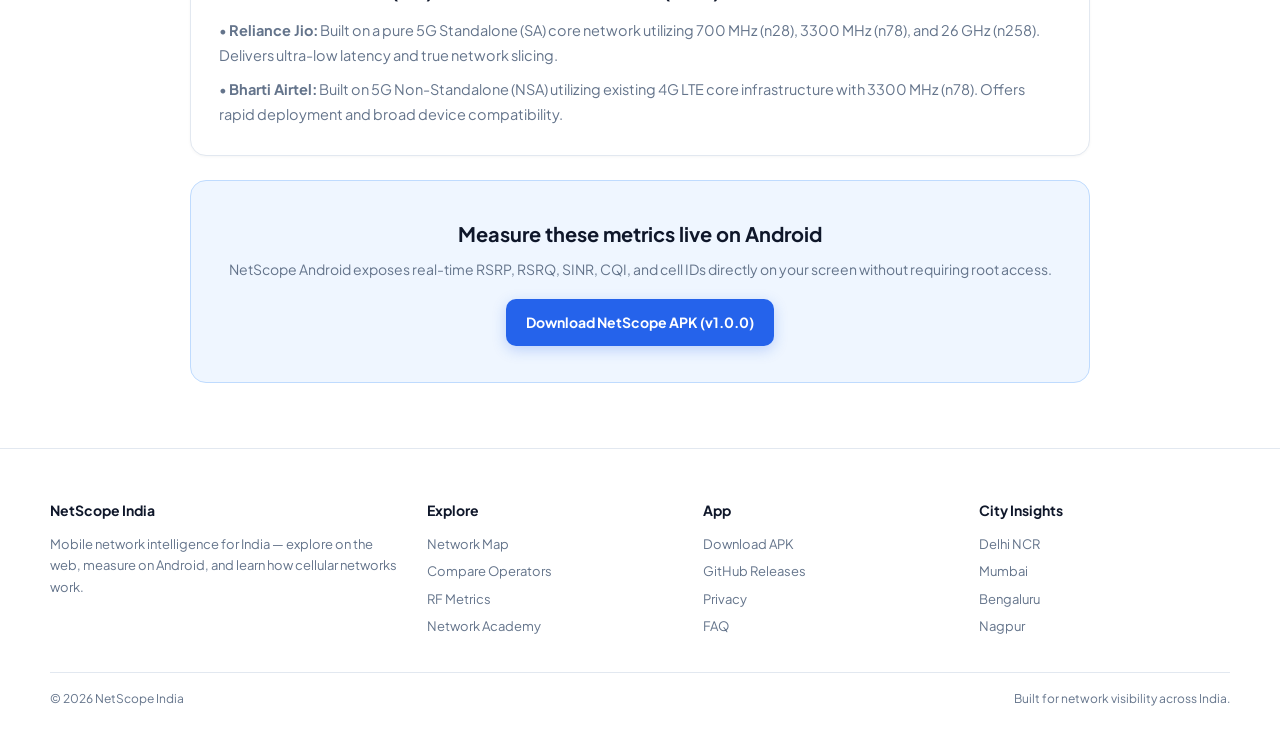
==== commit f903cc88: "Harmonize all subpages and city reports with unified bright design system, typography, and zero-emoj" ====
--- a/academy.html
+++ b/academy.html
@@ -1,150 +1,138 @@
-<!DOCTYPE html>
+<!doctype html>
 <html lang="en">
 <head>
-  <meta charset="UTF-8">
-  <meta name="viewport" content="width=device-width, initial-scale=1.0">
-  <title>NetScope Network Academy – Cellular RF, 5G Guides & Troubleshooting</title>
+  <meta charset="utf-8">
+  <meta name="viewport" content="width=device-width, initial-scale=1">
+  <title>Network Academy | NetScope India</title>
   <meta name="description" content="Learn what dBm, RSRP, RSRQ, SINR, and CQI mean. Understand why 5G is slow, 5G SA vs NSA, and how to optimize your mobile internet in India with NetScope.">
-  <meta name="keywords" content="what is dBm, what is RSRP, what is SINR, why is my 5G slow, 5G SA vs NSA, check mobile signal strength, Jio 5G vs Airtel 5G, NetScope academy">
+  <meta name="keywords" content="what is dBm, what is RSRP, what is SINR, why is my 5G slow, 5G SA vs NSA, check mobile signal strength, Jio 5G vs Airtel 5G">
+  <meta name="author" content="NetScope India">
+  <meta name="theme-color" content="#2563eb">
   <link rel="stylesheet" href="style.css">
 </head>
 <body>
 
-  <!-- Header -->
-  <header class="site-header">
-    <div class="container nav-container">
-      <a href="index.html" class="brand-logo">
-        <div class="brand-logo-mark">NS</div>
-        <span>NetScope<span class="text-gradient">India</span></span>
-      </a>
+<header class="topbar">
+  <div class="container nav">
+    <a class="brand" href="index.html" aria-label="NetScope India home">
+      <span class="brand-mark">NS</span>
+      <span>NetScope <small>India · Network Intelligence</small></span>
+    </a>
+    <nav class="navlinks" id="navlinks">
+      <a href="index.html#map">Map</a>
+      <a href="index.html#compare">Compare</a>
+      <a href="index.html#metrics">Metrics</a>
+      <a href="academy.html" class="active">Academy</a>
+      <a href="download.html" class="nav-cta">Download App</a>
+    </nav>
+    <button class="menu" id="menu" aria-label="Open navigation">☰</button>
+  </div>
+</header>
 
-      <ul class="nav-links">
-        <li><a href="index.html" class="nav-link">Home</a></li>
-        <li><a href="index.html#network-checker" class="nav-link">Check Network</a></li>
-        <li><a href="index.html#network-map" class="nav-link">Coverage Map</a></li>
-        <li><a href="academy.html" class="nav-link active">Academy</a></li>
-        <li><a href="download.html" class="nav-link">Download APK</a></li>
-      </ul>
-
-      <div class="nav-actions">
-        <a href="download.html" class="btn btn-primary btn-sm">
-          <span>Download APK</span>
-        </a>
-      </div>
-    </div>
-  </header>
-
-  <!-- Page Hero -->
-  <section class="hero-section" style="padding-top: calc(var(--header-height) + 30px); padding-bottom: 50px;">
-    <div class="container" style="text-align: center; max-width: 800px;">
-      <span class="section-badge">Educational Hub</span>
-      <h1 class="hero-title" style="font-size: 2.6rem;">NetScope <span class="text-gradient">Network Academy</span></h1>
-      <p class="hero-description">
+<main>
+  <section class="page-hero">
+    <div class="container">
+      <div class="eyebrow">Educational Hub</div>
+      <h1 class="page-title">NetScope <span class="gradient">Network Academy</span></h1>
+      <p class="page-subtitle">
         Everything you need to know about cellular RF engineering, 5G architecture, signal strength metrics, and troubleshooting slow mobile internet.
       </p>
     </div>
   </section>
 
-  <!-- Academy Content -->
-  <section style="padding-top: 40px; background: #ffffff;">
+  <section style="background:#ffffff;">
     <div class="container" style="max-width: 900px;">
       
-      <!-- Section 1: Beginner Fundamentals -->
-      <div style="margin-bottom: 50px;">
-        <h2 style="font-size: 1.6rem; margin-bottom: 20px; color: var(--accent-primary);">1. Beginner RF Fundamentals</h2>
-        
-        <div style="display: flex; flex-direction: column; gap: 16px;">
-          <div style="background: var(--bg-secondary); border: 1px solid var(--border-subtle); border-radius: var(--radius-md); padding: 24px;">
-            <h3 style="font-size: 1.2rem; color: #0f172a; margin-bottom: 8px;">Why do signal bars lie?</h3>
-            <p style="color: var(--text-secondary); line-height: 1.7; font-size: 0.95rem;">
-              The signal bars at the top of your phone screen are not standardized. Android manufacturers set arbitrary thresholds for 4 or 5 bars. Your phone might show 5 bars of 4G LTE with severe network congestion, resulting in near-zero download speeds. To know your real connection quality, you must look at raw <strong>dBm (Signal Power)</strong> and <strong>SINR (Signal Quality)</strong>.
-            </p>
-          </div>
-
-          <div style="background: var(--bg-secondary); border: 1px solid var(--border-subtle); border-radius: var(--radius-md); padding: 24px;">
-            <h3 style="font-size: 1.2rem; color: #0f172a; margin-bottom: 8px;">What is dBm, RSRP, and RSRQ?</h3>
-            <p style="color: var(--text-secondary); line-height: 1.7; font-size: 0.95rem;">
-              • <strong>dBm (Decibel-milliwatts):</strong> A logarithmic scale of cellular power. Since it is below 1 milliwatt, values are negative (e.g. -75 dBm is excellent, -115 dBm is very weak).<br>
-              • <strong>RSRP (Reference Signal Received Power):</strong> The core RF metric in 4G and 5G measuring carrier power from cell towers.<br>
-              • <strong>RSRQ (Reference Signal Received Quality):</strong> Measures the proportion of interference vs pure carrier signal.
-            </p>
-          </div>
-
-          <div style="background: var(--bg-secondary); border: 1px solid var(--border-subtle); border-radius: var(--radius-md); padding: 24px;">
-            <h3 style="font-size: 1.2rem; color: #0f172a; margin-bottom: 8px;">What is SINR and CQI?</h3>
-            <p style="color: var(--text-secondary); line-height: 1.7; font-size: 0.95rem;">
-              • <strong>SINR (Signal-to-Interference-plus-Noise Ratio):</strong> The ultimate benchmark of clean transmission. Values above +20 dB allow your phone to use 256-QAM modulation for gigabit speeds.<br>
-              • <strong>CQI (Channel Quality Indicator):</strong> A value from 1 to 15 that tells the cellular base station which modulation rate your phone can sustain without packet errors.
-            </p>
-          </div>
-        </div>
+      <div class="content-panel">
+        <span class="card-badge">Radio Physics</span>
+        <h2>1. Why do signal bars lie?</h2>
+        <p>
+          The signal bars at the top of your phone screen are not standardized. Android manufacturers set arbitrary thresholds for 4 or 5 bars. Your phone might show 5 bars of 4G LTE with severe network congestion, resulting in near-zero download speeds. To know your real connection quality, you must look at raw <strong>dBm (Signal Power)</strong> and <strong>SINR (Signal Quality)</strong>.
+        </p>
       </div>
 
-      <!-- Section 2: Troubleshooting Guides -->
-      <div style="margin-bottom: 50px;">
-        <h2 style="font-size: 1.6rem; margin-bottom: 20px; color: var(--accent-primary);">2. Troubleshooting & Diagnostics</h2>
-
-        <div style="display: flex; flex-direction: column; gap: 16px;">
-          <div style="background: var(--bg-secondary); border: 1px solid var(--border-subtle); border-radius: var(--radius-md); padding: 24px;">
-            <h3 style="font-size: 1.2rem; color: #0f172a; margin-bottom: 8px;">Why is my 5G slow?</h3>
-            <p style="color: var(--text-secondary); line-height: 1.7; font-size: 0.95rem;">
-              1. <strong>Sub-6 vs C-Band:</strong> 5G encompasses low-band (700 MHz, slower but long range) and mid-band (3.5 GHz n78, ultra-fast). If connected to low-band 5G, speeds may be similar to 4G LTE.<br>
-              2. <strong>Tower Congestion:</strong> High density of users on the same sector.<br>
-              3. <strong>Building Wall Penetration:</strong> 3.5 GHz signals struggle to pass through concrete walls.
-            </p>
-          </div>
-
-          <div style="background: var(--bg-secondary); border: 1px solid var(--border-subtle); border-radius: var(--radius-md); padding: 24px;">
-            <h3 style="font-size: 1.2rem; color: #0f172a; margin-bottom: 8px;">Why does my phone switch from 5G to 4G?</h3>
-            <p style="color: var(--text-secondary); line-height: 1.7; font-size: 0.95rem;">
-              In 5G Non-Standalone (NSA) architectures, the 5G data link is anchored to a 4G LTE control channel. If the 4G anchor signal degrades, or if the phone enters smart battery saving mode during screen idle, Android will automatically fall back to 4G LTE.
-            </p>
-          </div>
-        </div>
+      <div class="content-panel">
+        <span class="card-badge">RF Engineering</span>
+        <h2>2. What is dBm, RSRP, and RSRQ?</h2>
+        <p style="margin-bottom:10px">
+          • <strong>dBm (Decibel-milliwatts):</strong> A logarithmic scale of cellular power. Since it is below 1 milliwatt, values are negative (e.g. -75 dBm is excellent, -115 dBm is very weak).
+        </p>
+        <p style="margin-bottom:10px">
+          • <strong>RSRP (Reference Signal Received Power):</strong> The core RF metric in 4G and 5G measuring carrier power from cell towers.
+        </p>
+        <p>
+          • <strong>RSRQ (Reference Signal Received Quality):</strong> Measures the proportion of interference vs pure carrier signal.
+        </p>
       </div>
 
-      <!-- Section 3: Indian Telecom Architecture -->
-      <div style="margin-bottom: 50px;">
-        <h2 style="font-size: 1.6rem; margin-bottom: 20px; color: var(--accent-primary);">3. Indian Telecom Architecture: Jio vs Airtel 5G</h2>
-
-        <div style="background: var(--bg-secondary); border: 1px solid var(--border-subtle); border-radius: var(--radius-md); padding: 24px;">
-          <h3 style="font-size: 1.2rem; color: #0f172a; margin-bottom: 8px;">5G Standalone (SA) vs 5G Non-Standalone (NSA)</h3>
-          <p style="color: var(--text-secondary); line-height: 1.7; font-size: 0.95rem;">
-            • <strong>Reliance Jio:</strong> Built on a pure 5G Standalone (SA) core network utilizing 700 MHz (n28), 3300 MHz (n78), and 26 GHz (n258). Delivers ultra-low latency and true network slicing.<br>
-            • <strong>Bharti Airtel:</strong> Built on 5G Non-Standalone (NSA) utilizing existing 4G LTE core infrastructure with 3300 MHz (n78). Offers rapid deployment and broad device compatibility without requiring new SIM profiles.
-          </p>
-        </div>
+      <div class="content-panel">
+        <span class="card-badge">Throughput Optimization</span>
+        <h2>3. What is SINR and CQI?</h2>
+        <p style="margin-bottom:10px">
+          • <strong>SINR (Signal-to-Interference-plus-Noise Ratio):</strong> The ultimate benchmark of clean transmission. Values above +20 dB allow your phone to use 256-QAM modulation for gigabit speeds.
+        </p>
+        <p>
+          • <strong>CQI (Channel Quality Indicator):</strong> A value from 1 to 15 that tells the cellular base station which modulation rate your phone can sustain without packet errors.
+        </p>
       </div>
 
-      <!-- CTA -->
-      <div style="text-align: center; padding: 36px; background: #eff6ff; border-radius: var(--radius-xl); border: 1px solid #bfdbfe; margin-bottom: 40px;">
-        <h3 style="font-size: 1.35rem; margin-bottom: 8px; color: #0f172a;">Measure these metrics live on Android</h3>
-        <p style="color: #475569; font-size: 0.95rem; margin-bottom: 20px; max-width: 600px; margin-left: auto; margin-right: auto;">
+      <div class="content-panel">
+        <span class="card-badge">Troubleshooting</span>
+        <h2>4. Why is my 5G slow?</h2>
+        <p style="margin-bottom:10px">
+          1. <strong>Sub-6 vs C-Band:</strong> 5G encompasses low-band (700 MHz, slower but long range) and mid-band (3.5 GHz n78, ultra-fast). If connected to low-band 5G, speeds may be similar to 4G LTE.
+        </p>
+        <p style="margin-bottom:10px">
+          2. <strong>Tower Congestion:</strong> High density of users on the same sector.
+        </p>
+        <p>
+          3. <strong>Building Wall Penetration:</strong> 3.5 GHz signals struggle to pass through concrete walls.
+        </p>
+      </div>
+
+      <div class="content-panel">
+        <span class="card-badge">Architecture</span>
+        <h2>5. 5G Standalone (SA) vs 5G Non-Standalone (NSA)</h2>
+        <p style="margin-bottom:10px">
+          • <strong>Reliance Jio:</strong> Built on a pure 5G Standalone (SA) core network utilizing 700 MHz (n28), 3300 MHz (n78), and 26 GHz (n258). Delivers ultra-low latency and true network slicing.
+        </p>
+        <p>
+          • <strong>Bharti Airtel:</strong> Built on 5G Non-Standalone (NSA) utilizing existing 4G LTE core infrastructure with 3300 MHz (n78). Offers rapid deployment and broad device compatibility.
+        </p>
+      </div>
+
+      <div style="text-align: center; padding: 36px; background: var(--blue-bg); border-radius: var(--radius); border: 1px solid #bfdbfe;">
+        <h3 style="font-size: 1.25rem; margin-bottom: 8px; color: var(--text);">Measure these metrics live on Android</h3>
+        <p style="color: var(--muted); font-size: 14px; margin-bottom: 18px;">
           NetScope Android exposes real-time RSRP, RSRQ, SINR, CQI, and cell IDs directly on your screen without requiring root access.
         </p>
-        <a href="download.html" class="btn btn-primary btn-lg">
+        <a href="download.html" class="btn btn-primary">
           <span>Download NetScope APK (v1.0.0)</span>
         </a>
       </div>
 
     </div>
   </section>
+</main>
 
-  <!-- Footer -->
-  <footer class="site-footer">
-    <div class="container">
-      <div class="footer-bottom">
-        <div>© 2026 NetScope India. Open-source mobile network analytics.</div>
-        <div style="display: flex; gap: 20px;">
-          <a href="index.html" class="footer-link">Home</a>
-          <a href="academy.html" class="footer-link">Academy</a>
-          <a href="download.html" class="footer-link">Download</a>
-          <a href="https://github.com/bhavingarg121-glitch/NetScope" class="footer-link" target="_blank">GitHub</a>
-        </div>
-      </div>
+<footer>
+  <div class="container">
+    <div class="footer-grid">
+      <div><h4>NetScope India</h4><p>Mobile network intelligence for India — explore on the web, measure on Android, and learn how cellular networks work.</p></div>
+      <div><h4>Explore</h4><a href="index.html#map">Network Map</a><a href="index.html#compare">Compare Operators</a><a href="index.html#metrics">RF Metrics</a><a href="academy.html">Network Academy</a></div>
+      <div><h4>App</h4><a href="download.html">Download APK</a><a href="https://github.com/bhavingarg121-glitch/net_scope/releases" target="_blank">GitHub Releases</a><a href="privacy.html">Privacy</a><a href="faq.html">FAQ</a></div>
+      <div><h4>City Insights</h4><a href="delhi.html">Delhi NCR</a><a href="mumbai.html">Mumbai</a><a href="bengaluru.html">Bengaluru</a><a href="nagpur.html">Nagpur</a></div>
     </div>
-  </footer>
+    <div class="copyright"><span>© 2026 NetScope India</span><span>Built for network visibility across India.</span></div>
+  </div>
+</footer>
 
-  <script src="app.js"></script>
+<script>
+  const menu=document.getElementById('menu'), nav=document.getElementById('navlinks');
+  if(menu && nav){
+    menu.addEventListener('click',()=>nav.classList.toggle('open'));
+    nav.querySelectorAll('a').forEach(a=>a.addEventListener('click',()=>nav.classList.remove('open')));
+  }
+</script>
 </body>
 </html>
--- a/style.css
+++ b/style.css
@@ -1,62 +1,34 @@
 /* ==========================================================================
-   NetScope India — Clean, Bright & Professional Telecom Intelligence Theme
-   Enterprise-grade typography, bright daylight palette, no emoji clutter
+   NetScope India — Universal Bright SaaS Design System
+   Matches index.html structure across all subpages and city reports
    ========================================================================== */
 
-@import url('https://fonts.googleapis.com/css2?family=Plus+Jakarta+Sans:wght@400;500;600;700;800&family=Inter:wght@400;500;600;700&family=JetBrains+Mono:wght@400;500;600;700&display=swap');
+@import url('https://fonts.googleapis.com/css2?family=Plus+Jakarta+Sans:wght@400;500;600;700;800&family=Inter:wght@400;500;600;700&family=JetBrains+Mono:wght@500;700&display=swap');
 
 :root {
-  /* Bright Professional Palette */
-  --bg-primary: #ffffff;
-  --bg-secondary: #f8fafc;
-  --bg-tertiary: #f1f5f9;
-  --bg-card: #ffffff;
-  --bg-card-hover: #f8fafc;
-  
-  --border-subtle: #e2e8f0;
-  --border-strong: #cbd5e1;
-  --border-focus: #2563eb;
-
-  --accent-primary: #2563eb;
-  --accent-primary-hover: #1d4ed8;
-  --accent-secondary: #0284c7;
-  --accent-emerald: #059669;
-  --accent-emerald-bg: #ecfdf5;
-  --accent-indigo: #4f46e5;
-  --accent-amber: #d97706;
-  --accent-amber-bg: #fffbeb;
-  --accent-rose: #dc2626;
-  --accent-rose-bg: #fef2f2;
-  --accent-blue-bg: #eff6ff;
-
-  /* Text Hierarchy */
-  --text-primary: #0f172a;
-  --text-secondary: #475569;
-  --text-muted: #64748b;
-  --text-light: #94a3b8;
-
-  /* Typography */
-  --font-main: 'Plus Jakarta Sans', -apple-system, BlinkMacSystemFont, sans-serif;
-  --font-body: 'Inter', -apple-system, BlinkMacSystemFont, sans-serif;
-  --font-mono: 'JetBrains Mono', monospace;
-
-  /* Dimensions & Shadows */
-  --header-height: 76px;
-  --container-max: 1240px;
-  --radius-sm: 6px;
-  --radius-md: 10px;
-  --radius-lg: 16px;
-  --radius-xl: 20px;
-
-  --shadow-xs: 0 1px 2px rgba(0, 0, 0, 0.05);
-  --shadow-sm: 0 1px 3px rgba(0, 0, 0, 0.08), 0 1px 2px rgba(0, 0, 0, 0.04);
-  --shadow-md: 0 4px 6px -1px rgba(0, 0, 0, 0.07), 0 2px 4px -1px rgba(0, 0, 0, 0.04);
-  --shadow-lg: 0 10px 15px -3px rgba(0, 0, 0, 0.08), 0 4px 6px -2px rgba(0, 0, 0, 0.03);
-  --shadow-xl: 0 20px 25px -5px rgba(0, 0, 0, 0.08), 0 10px 10px -5px rgba(0, 0, 0, 0.02);
-}
-
-/* Reset */
-*, *::before, *::after {
+  --bg: #ffffff;
+  --bg2: #f8fafc;
+  --panel: #ffffff;
+  --panel2: #f1f5f9;
+  --line: #e2e8f0;
+  --line-strong: #cbd5e1;
+  --text: #0f172a;
+  --muted: #64748b;
+  --blue: #2563eb;
+  --blue-hover: #1d4ed8;
+  --blue-bg: #eff6ff;
+  --cyan: #0284c7;
+  --green: #059669;
+  --green-bg: #ecfdf5;
+  --amber: #d97706;
+  --amber-bg: #fffbeb;
+  --red: #dc2626;
+  --shadow: 0 12px 30px rgba(0,0,0,.06), 0 1px 3px rgba(0,0,0,.04);
+  --radius: 16px;
+  --max: 1180px;
+}
+
+* {
   box-sizing: border-box;
   margin: 0;
   padding: 0;
@@ -64,1283 +36,564 @@
 
 html {
   scroll-behavior: smooth;
-  font-size: 16px;
-  color-scheme: light;
 }
 
 body {
-  font-family: var(--font-body);
-  background-color: var(--bg-secondary);
-  color: var(--text-primary);
-  line-height: 1.6;
+  font-family: 'Plus Jakarta Sans', Inter, system-ui, sans-serif;
+  background: var(--bg2);
+  color: var(--text);
+  line-height: 1.65;
   overflow-x: hidden;
-  position: relative;
-  -webkit-font-smoothing: antialiased;
-}
-
-/* Headings */
-h1, h2, h3, h4, h5, h6 {
-  font-family: var(--font-main);
-  color: var(--text-primary);
-  font-weight: 700;
-  line-height: 1.25;
-  letter-spacing: -0.02em;
-}
-
-p {
-  color: var(--text-secondary);
 }
 
 a {
   color: inherit;
   text-decoration: none;
-  transition: all 0.2s ease;
-}
-
-.text-gradient {
-  color: var(--accent-primary);
+  transition: .15s ease;
+}
+
+button, input, select {
+  font: inherit;
+}
+
+.container {
+  width: min(var(--max), calc(100% - 32px));
+  margin: auto;
 }
 
 .mono {
-  font-family: var(--font-mono);
-}
-
-/* Container */
-.container {
-  width: 100%;
-  max-width: var(--container-max);
-  margin: 0 auto;
-  padding: 0 24px;
-  position: relative;
-}
-
-/* Section Spacing */
-section {
-  padding: 80px 0;
-  position: relative;
-  scroll-margin-top: calc(var(--header-height) + 20px);
-}
-
-.section-header {
+  font-family: "JetBrains Mono", monospace;
+}
+
+/* ==========================================
+   Topbar & Navigation
+   ========================================== */
+.topbar {
+  position: sticky;
+  top: 0;
+  z-index: 1000;
+  background: rgba(255, 255, 255, .94);
+  backdrop-filter: blur(16px);
+  -webkit-backdrop-filter: blur(16px);
+  border-bottom: 1px solid var(--line);
+}
+
+.nav {
+  height: 72px;
+  display: flex;
+  align-items: center;
+  justify-content: space-between;
+  gap: 20px;
+}
+
+.brand {
+  display: flex;
+  align-items: center;
+  gap: 11px;
+  font-weight: 800;
+  letter-spacing: -.03em;
+  color: var(--text);
+}
+
+.brand-mark {
+  width: 36px;
+  height: 36px;
+  border-radius: 10px;
+  display: grid;
+  place-items: center;
+  background: var(--blue);
+  color: #fff;
+  font-weight: 800;
+  font-size: 15px;
+  box-shadow: 0 4px 12px rgba(37, 99, 235, .2);
+}
+
+.brand small {
+  display: block;
+  color: var(--muted);
+  font-size: 10px;
+  font-weight: 600;
+  letter-spacing: .12em;
+  text-transform: uppercase;
+}
+
+.navlinks {
+  display: flex;
+  gap: 6px;
+  align-items: center;
+}
+
+.navlinks a {
+  color: #475569;
+  padding: 8px 12px;
+  border-radius: 8px;
+  font-size: 13px;
+  font-weight: 600;
+  transition: .15s;
+}
+
+.navlinks a:hover, .navlinks a.active {
+  background: var(--panel2);
+  color: var(--blue);
+}
+
+.nav-cta {
+  padding: 9px 16px !important;
+  background: var(--blue) !important;
+  color: #ffffff !important;
+  border-radius: 8px;
+  font-weight: 700;
+}
+
+.nav-cta:hover {
+  background: var(--blue-hover) !important;
+}
+
+.menu {
+  display: none;
+  background: none;
+  border: 1px solid var(--line-strong);
+  color: var(--text);
+  padding: 8px 12px;
+  border-radius: 8px;
+  cursor: pointer;
+}
+
+/* ==========================================
+   Page Headers & Hero
+   ========================================= */
+.page-hero {
+  padding: 60px 0 40px;
+  background: linear-gradient(180deg, #ffffff 0%, #f8fafc 100%);
+  border-bottom: 1px solid var(--line);
   text-align: center;
-  max-width: 760px;
-  margin: 0 auto 44px;
-}
-
-.section-badge {
+}
+
+.eyebrow {
   display: inline-flex;
   align-items: center;
   gap: 8px;
-  padding: 6px 14px;
-  border-radius: 100px;
-  background: var(--accent-blue-bg);
   border: 1px solid #bfdbfe;
-  color: var(--accent-primary);
-  font-family: var(--font-main);
-  font-size: 0.82rem;
-  font-weight: 600;
-  text-transform: uppercase;
-  letter-spacing: 0.06em;
-  margin-bottom: 14px;
-}
-
-.section-title {
-  font-size: 2.35rem;
+  background: var(--blue-bg);
+  padding: 6px 12px;
+  border-radius: 999px;
+  color: var(--blue);
+  font-size: 12px;
+  font-weight: 700;
+  margin-bottom: 16px;
+}
+
+.page-title {
+  font-size: clamp(32px, 4.5vw, 52px);
+  line-height: 1.1;
+  letter-spacing: -.04em;
+  color: var(--text);
   margin-bottom: 12px;
-  color: var(--text-primary);
-}
-
-.section-subtitle {
-  font-size: 1.08rem;
-  color: var(--text-secondary);
-  line-height: 1.65;
-}
-
-/* ==========================================================================
-   Header & Navbar (Clean White & Crisp Border)
-   ========================================================================== */
-.site-header {
-  position: fixed;
-  top: 0;
-  left: 0;
-  width: 100%;
-  height: var(--header-height);
-  background: rgba(255, 255, 255, 0.95);
-  backdrop-filter: blur(12px);
-  -webkit-backdrop-filter: blur(12px);
-  border-bottom: 1px solid var(--border-subtle);
-  z-index: 1000;
-  transition: all 0.25s ease;
-}
-
-.site-header.scrolled {
-  box-shadow: var(--shadow-sm);
-  background: rgba(255, 255, 255, 0.98);
-}
-
-.nav-container {
-  display: flex;
-  align-items: center;
-  justify-content: space-between;
-  height: 100%;
-}
-
-.brand-logo {
-  display: flex;
-  align-items: center;
-  gap: 10px;
-  font-family: var(--font-main);
-  font-size: 1.35rem;
-  font-weight: 800;
-  color: var(--text-primary);
-  white-space: nowrap;
-}
-
-.brand-logo-mark {
-  width: 34px;
-  height: 34px;
-  border-radius: var(--radius-sm);
-  background: var(--accent-primary);
-  color: #ffffff;
-  display: flex;
-  align-items: center;
-  justify-content: center;
-  font-weight: 800;
-  font-size: 0.95rem;
-}
-
-.brand-tag {
-  font-size: 0.7rem;
-  padding: 2px 8px;
-  border-radius: 100px;
-  background: var(--accent-blue-bg);
-  color: var(--accent-primary);
-  font-weight: 600;
-  margin-left: 6px;
-  border: 1px solid #bfdbfe;
-}
-
-.nav-links {
-  display: flex;
-  align-items: center;
-  gap: 22px;
-  list-style: none;
-}
-
-.nav-link {
-  font-family: var(--font-main);
-  font-size: 0.92rem;
-  font-weight: 600;
-  color: var(--text-secondary);
-  padding: 6px 2px;
-  position: relative;
-}
-
-.nav-link:hover, .nav-link.active {
-  color: var(--accent-primary);
-}
-
-.nav-link.active::after {
-  content: '';
-  position: absolute;
-  bottom: -4px;
-  left: 0;
-  width: 100%;
-  height: 2px;
-  background: var(--accent-primary);
-  border-radius: 2px;
-}
-
-.nav-actions {
-  display: flex;
-  align-items: center;
-  gap: 12px;
-}
-
-.mobile-toggle {
-  display: none;
-  background: none;
-  border: none;
-  color: var(--text-primary);
-  font-size: 1.4rem;
-  cursor: pointer;
-}
-
-/* ==========================================================================
+}
+
+.page-subtitle {
+  font-size: 16px;
+  color: var(--muted);
+  max-width: 650px;
+  margin: 0 auto;
+}
+
+.gradient {
+  color: var(--blue);
+}
+
+/* ==========================================
    Buttons
-   ========================================================================== */
+   ========================================== */
 .btn {
   display: inline-flex;
   align-items: center;
   justify-content: center;
   gap: 8px;
-  padding: 10px 20px;
-  border-radius: var(--radius-md);
-  font-family: var(--font-main);
-  font-size: 0.92rem;
-  font-weight: 600;
+  border: 0;
+  border-radius: 10px;
+  padding: 12px 20px;
+  font-weight: 700;
+  font-size: 14px;
   cursor: pointer;
-  transition: all 0.2s ease;
-  border: 1px solid transparent;
-  white-space: nowrap;
+  transition: .18s transform, .18s box-shadow;
+}
+
+.btn:hover {
+  transform: translateY(-1px);
 }
 
 .btn-primary {
-  background: var(--accent-primary);
+  background: var(--blue);
   color: #ffffff;
-  box-shadow: var(--shadow-sm);
+  box-shadow: 0 4px 14px rgba(37, 99, 235, .25);
 }
 
 .btn-primary:hover {
-  background: var(--accent-primary-hover);
-  box-shadow: var(--shadow-md);
-  transform: translateY(-1px);
+  background: var(--blue-hover);
+  box-shadow: 0 6px 20px rgba(37, 99, 235, .35);
 }
 
 .btn-secondary {
-  background: #ffffff;
-  color: var(--text-primary);
-  border: 1px solid var(--border-strong);
-  box-shadow: var(--shadow-xs);
+  border: 1px solid var(--line-strong);
+  background: #ffffff;
+  color: var(--text);
+  box-shadow: 0 1px 2px rgba(0,0,0,.04);
 }
 
 .btn-secondary:hover {
-  background: var(--bg-tertiary);
-  border-color: var(--text-muted);
-  transform: translateY(-1px);
-}
-
-.btn-accent {
-  background: #0f172a;
-  color: #ffffff;
-}
-
-.btn-accent:hover {
-  background: #1e293b;
-  transform: translateY(-1px);
-}
-
-.btn-sm { padding: 8px 16px; font-size: 0.86rem; border-radius: var(--radius-sm); }
-.btn-lg { padding: 14px 28px; font-size: 1.02rem; border-radius: var(--radius-md); }
-
-/* ==========================================================================
-   Hero Section
-   ========================================================================== */
-.hero-section {
-  padding-top: calc(var(--header-height) + 40px);
-  padding-bottom: 70px;
-  background: linear-gradient(180deg, #ffffff 0%, #f8fafc 100%);
-  border-bottom: 1px solid var(--border-subtle);
-}
-
-.hero-grid {
-  display: grid;
-  grid-template-columns: 1.15fr 0.85fr;
-  gap: 40px;
-  align-items: center;
-}
-
-.hero-title {
-  font-size: 3.1rem;
-  margin-bottom: 16px;
-  letter-spacing: -0.03em;
-  color: var(--text-primary);
-}
-
-.hero-description {
-  font-size: 1.14rem;
-  color: var(--text-secondary);
-  line-height: 1.7;
-  margin-bottom: 28px;
-}
-
-.hero-actions {
-  display: flex;
-  flex-wrap: wrap;
-  gap: 12px;
-  margin-bottom: 36px;
-}
-
-.hero-stats {
-  display: grid;
-  grid-template-columns: repeat(3, 1fr);
-  gap: 16px;
-  padding-top: 24px;
-  border-top: 1px solid var(--border-subtle);
-}
-
-.stat-item {
-  display: flex;
-  flex-direction: column;
-}
-
-.stat-number {
-  font-family: var(--font-main);
-  font-size: 1.6rem;
-  font-weight: 800;
-  color: var(--accent-primary);
-}
-
-.stat-label {
-  font-size: 0.84rem;
-  color: var(--text-muted);
-  font-weight: 500;
-}
-
-/* ==========================================================================
-   Dual Phone Mockup Component (Clean Bright Studio Style)
-   ========================================================================== */
-.hero-visual {
-  display: flex;
-  justify-content: center;
-  align-items: center;
-  position: relative;
-}
-
-.dual-phone-container {
-  position: relative;
-  width: 480px;
-  height: 560px;
-}
-
-.phone-back {
-  position: absolute;
-  top: 0;
-  right: 0;
-  width: 290px;
-  z-index: 1;
-  transform: rotate(3deg);
-  transition: all 0.3s ease;
-}
-
-.phone-back:hover {
-  transform: rotate(0deg) scale(1.02);
-  z-index: 3;
-}
-
-.phone-front {
-  position: absolute;
-  bottom: 0;
-  left: 0;
-  width: 300px;
-  z-index: 2;
-  transform: rotate(-2deg);
-  transition: all 0.3s ease;
-}
-
-.phone-front:hover {
-  transform: rotate(0deg) scale(1.02);
-}
-
-.phone-device {
-  background: #ffffff;
-  border: 4px solid #0f172a;
-  border-radius: 36px;
-  padding: 8px;
-  box-shadow: var(--shadow-xl);
-}
-
-.phone-screen-content {
-  background: #f8fafc;
-  border-radius: 28px;
-  padding: 12px;
-  overflow: hidden;
-  display: flex;
-  flex-direction: column;
-  gap: 10px;
-  border: 1px solid var(--border-subtle);
-}
-
-.phone-status-bar {
-  display: flex;
-  align-items: center;
-  justify-content: space-between;
-  font-size: 0.7rem;
-  font-weight: 600;
-  color: #475569;
-  padding: 0 4px;
-}
-
-.phone-user-bar {
-  display: flex;
-  align-items: center;
-  justify-content: space-between;
-  background: #ffffff;
-  padding: 8px 10px;
-  border-radius: var(--radius-md);
-  border: 1px solid var(--border-subtle);
-}
-
-.user-info-left {
-  display: flex;
-  align-items: center;
-  gap: 8px;
-}
-
-.user-avatar {
-  width: 24px;
-  height: 24px;
-  border-radius: 50%;
-  background: var(--accent-primary);
-  color: #ffffff;
-  display: flex;
-  align-items: center;
-  justify-content: center;
-  font-size: 10px;
-  font-weight: bold;
-}
-
-.user-name-title {
-  font-size: 0.68rem;
-  line-height: 1.2;
-}
-
-.phone-top-pills {
-  display: flex;
-  gap: 4px;
-  background: #e2e8f0;
-  padding: 3px;
-  border-radius: var(--radius-sm);
-  font-size: 0.68rem;
-  font-weight: 600;
-}
-
-.phone-top-pills span {
-  padding: 3px 8px;
-  border-radius: 4px;
-  color: var(--text-muted);
-}
-
-.phone-top-pills span.active {
-  background: #ffffff;
-  color: var(--accent-primary);
-  box-shadow: var(--shadow-xs);
-}
-
-.phone-site-header {
-  display: flex;
-  align-items: center;
-  justify-content: space-between;
-  background: #ffffff;
-  padding: 8px 12px;
-  border-radius: var(--radius-md);
-  border: 1px solid var(--border-subtle);
-}
-
-.site-badge-gold {
-  background: #fef3c7;
-  color: #92400e;
-  font-weight: 700;
-  font-size: 0.62rem;
-  padding: 2px 6px;
-  border-radius: 4px;
-}
-
-.site-badge-up {
-  background: var(--accent-emerald-bg);
-  color: var(--accent-emerald);
-  font-weight: 700;
-  font-size: 0.62rem;
-  padding: 2px 6px;
-  border-radius: 4px;
-}
-
-.phone-site-tabs {
-  display: flex;
-  gap: 10px;
-  border-bottom: 1px solid var(--border-subtle);
-  padding-bottom: 4px;
-  font-size: 0.68rem;
-  font-weight: 600;
-  color: var(--text-muted);
-}
-
-.phone-site-tabs span.active {
-  color: var(--accent-primary);
-  border-bottom: 2px solid var(--accent-primary);
-  padding-bottom: 2px;
-}
-
-.phone-chart-box {
-  background: #ffffff;
-  color: var(--text-primary);
-  border-radius: var(--radius-md);
-  padding: 10px 12px;
-  border: 1px solid var(--border-subtle);
-}
-
-.phone-chart-header {
+  background: var(--panel2);
+  border-color: var(--muted);
+}
+
+/* ==========================================
+   Sections & Cards
+   ========================================== */
+section {
+  padding: 65px 0;
+}
+
+.section-head {
   display: flex;
   justify-content: space-between;
+  gap: 30px;
+  align-items: end;
+  margin-bottom: 30px;
+}
+
+.kicker {
+  color: var(--blue);
+  font-size: 11px;
+  font-weight: 800;
+  text-transform: uppercase;
+  letter-spacing: .12em;
+}
+
+.section-title {
+  font-size: clamp(24px, 3.2vw, 36px);
+  letter-spacing: -.03em;
+  line-height: 1.15;
+  color: var(--text);
+  margin-top: 6px;
+}
+
+.section-copy {
+  color: var(--muted);
+  max-width: 580px;
+  font-size: 15px;
+}
+
+.cards {
+  display: grid;
+  grid-template-columns: repeat(3, 1fr);
+  gap: 18px;
+}
+
+.card {
+  background: #ffffff;
+  border: 1px solid var(--line);
+  border-radius: var(--radius);
+  padding: 24px;
+  box-shadow: 0 2px 8px rgba(0,0,0,.04);
+  transition: .2s transform, .2s border-color;
+}
+
+.card:hover {
+  transform: translateY(-3px);
+  border-color: var(--blue);
+}
+
+.card-badge {
+  display: inline-block;
+  padding: 3px 8px;
+  border-radius: 6px;
+  background: var(--blue-bg);
+  color: var(--blue);
+  font-size: 11px;
+  font-weight: 700;
+  margin-bottom: 14px;
+}
+
+.card h3 {
+  font-size: 18px;
+  margin-bottom: 8px;
+  color: var(--text);
+}
+
+.card p {
+  color: var(--muted);
+  font-size: 14px;
+}
+
+.tag {
+  display: inline-block;
+  margin-top: 14px;
+  color: var(--blue);
+  font-size: 11px;
+  font-weight: 800;
+  letter-spacing: .05em;
+}
+
+/* ==========================================
+   Metrics Grid
+   ========================================== */
+.metrics {
+  display: grid;
+  grid-template-columns: repeat(4, 1fr);
+  gap: 14px;
+}
+
+.metric-card {
+  padding: 20px;
+  border: 1px solid var(--line);
+  border-radius: 14px;
+  background: #ffffff;
+  box-shadow: 0 1px 3px rgba(0,0,0,.04);
+}
+
+.metric-card b {
+  font-size: 26px;
+  color: var(--text);
+  display: block;
+  margin: 4px 0;
+}
+
+.metric-card span {
+  display: block;
+  color: var(--muted);
+  font-size: 11px;
+  font-weight: 700;
+  text-transform: uppercase;
+  letter-spacing: .05em;
+}
+
+/* ==========================================
+   City Stat Panels
+   ========================================== */
+.city-stat-grid {
+  display: grid;
+  grid-template-columns: repeat(4, 1fr);
+  gap: 14px;
+  margin-bottom: 30px;
+}
+
+.city-stat-box {
+  background: #ffffff;
+  border: 1px solid var(--line);
+  border-radius: 14px;
+  padding: 18px;
+  text-align: center;
+  box-shadow: 0 1px 3px rgba(0,0,0,.04);
+}
+
+.city-stat-box span {
+  display: block;
+  font-size: 11px;
+  color: var(--muted);
+  font-weight: 700;
+  text-transform: uppercase;
+}
+
+.city-stat-box b {
+  display: block;
+  font-size: 24px;
+  color: var(--text);
+  margin-top: 4px;
+}
+
+.content-panel {
+  background: #ffffff;
+  border: 1px solid var(--line);
+  border-radius: var(--radius);
+  padding: 28px;
+  box-shadow: 0 1px 3px rgba(0,0,0,.04);
+  margin-bottom: 24px;
+}
+
+.content-panel h2, .content-panel h3 {
+  font-size: 1.25rem;
+  color: var(--text);
+  margin-bottom: 12px;
+}
+
+.content-panel p {
+  color: var(--muted);
+  font-size: 14.5px;
+  line-height: 1.7;
+}
+
+/* ==========================================
+   Download Hub Block
+   ========================================== */
+.download {
+  position: relative;
+  background: linear-gradient(135deg, #1e3a8a 0%, #0f172a 100%);
+  border-radius: 24px;
+  padding: 48px;
+  color: #ffffff;
+  box-shadow: var(--shadow);
+}
+
+.download-grid {
+  display: grid;
+  grid-template-columns: 1.25fr .75fr;
+  gap: 35px;
   align-items: center;
-  font-size: 0.72rem;
-  font-weight: 700;
-  color: var(--text-primary);
-}
-
-.phone-site-index {
-  display: grid;
-  grid-template-columns: 1.2fr 1fr 1fr;
-  gap: 6px;
-  margin-top: 4px;
-}
-
-.site-kpi-card {
-  background: #ffffff;
-  color: var(--text-primary);
-  border-radius: var(--radius-sm);
-  padding: 6px 8px;
-  font-size: 0.65rem;
-  border: 1px solid var(--border-subtle);
-}
-
-.site-kpi-card.dark {
-  background: #0f172a;
+}
+
+.download h2 {
+  font-size: clamp(28px, 3.8vw, 44px);
+  line-height: 1.1;
+  letter-spacing: -.035em;
   color: #ffffff;
-  border-color: #0f172a;
-}
-
-.phone-bottom-nav {
-  display: flex;
-  justify-content: space-around;
-  font-size: 0.72rem;
+}
+
+.download p {
+  color: #cbd5e1;
+  margin: 14px 0 20px;
+  max-width: 600px;
+  font-size: 15px;
+}
+
+.checklist {
+  display: grid;
+  grid-template-columns: 1fr 1fr;
+  gap: 8px;
+  margin: 18px 0;
+  color: #e2e8f0;
+  font-size: 13px;
   font-weight: 600;
-  color: var(--text-muted);
-  padding-top: 4px;
-  border-top: 1px solid var(--border-subtle);
-}
-
-/* ==========================================================================
-   Locality Search Card (Check My Network)
-   ========================================================================== */
-.locality-search-wrapper {
-  background: #ffffff;
-  border: 1px solid var(--border-subtle);
-  border-radius: var(--radius-xl);
-  padding: 40px;
-  box-shadow: var(--shadow-md);
-  margin-bottom: 20px;
-}
-
-.locality-input-cluster {
-  display: flex;
-  gap: 12px;
-  max-width: 680px;
-  margin: 0 auto 24px;
-  flex-wrap: wrap;
-}
-
-.locality-input {
-  flex: 1;
-  min-width: 260px;
-  padding: 12px 18px;
-  background: #ffffff;
-  border: 1px solid var(--border-strong);
-  border-radius: var(--radius-md);
-  color: var(--text-primary);
-  font-family: var(--font-body);
-  font-size: 0.96rem;
+}
+
+.apk-card {
+  background: rgba(255, 255, 255, .08);
+  border: 1px solid rgba(255, 255, 255, .15);
+  padding: 22px;
+  border-radius: 16px;
+}
+
+.apk-card .version {
+  font-size: 28px;
+  font-weight: 800;
+  color: #ffffff;
+  margin: 4px 0;
+}
+
+.apk-card small {
+  color: #94a3b8;
+  font-weight: 600;
+}
+
+.apk-btn {
+  width: 100%;
+  margin-top: 16px;
+}
+
+/* ==========================================
+   FAQ Accordions
+   ========================================== */
+.faq {
+  max-width: 760px;
+  margin: auto;
+}
+
+.faq details {
+  border: 1px solid var(--line);
+  border-radius: 10px;
+  margin-bottom: 8px;
+  background: #ffffff;
+  overflow: hidden;
+  box-shadow: 0 1px 2px rgba(0,0,0,.03);
+}
+
+.faq summary {
+  cursor: pointer;
+  padding: 16px 18px;
+  font-weight: 700;
+  color: var(--text);
   outline: none;
 }
 
-.locality-input:focus {
-  border-color: var(--accent-primary);
-  box-shadow: 0 0 0 3px rgba(37, 99, 235, 0.15);
-}
-
-.locality-result-box {
-  display: grid;
-  grid-template-columns: repeat(auto-fit, minmax(180px, 1fr));
-  gap: 14px;
-  margin-top: 24px;
-}
-
-.locality-stat-pill {
-  background: var(--bg-secondary);
-  border: 1px solid var(--border-subtle);
-  border-radius: var(--radius-md);
-  padding: 16px;
-  text-align: center;
-}
-
-/* ==========================================================================
-   Operator Comparison Table
-   ========================================================================== */
-.operator-table-wrapper {
-  background: #ffffff;
-  border: 1px solid var(--border-subtle);
-  border-radius: var(--radius-xl);
-  padding: 28px;
-  box-shadow: var(--shadow-sm);
-  overflow-x: auto;
-}
-
-.op-compare-table {
-  width: 100%;
-  border-collapse: collapse;
-  text-align: left;
-}
-
-.op-compare-table th {
-  padding: 14px 16px;
-  font-family: var(--font-main);
-  font-size: 0.88rem;
-  font-weight: 700;
-  color: var(--text-muted);
-  border-bottom: 2px solid var(--border-subtle);
-  text-transform: uppercase;
-  letter-spacing: 0.05em;
-}
-
-.op-compare-table td {
-  padding: 16px;
-  border-bottom: 1px solid var(--border-subtle);
-  font-size: 0.94rem;
-  color: var(--text-secondary);
-}
-
-.op-compare-table tr:hover td {
-  background: var(--bg-secondary);
-}
-
-/* ==========================================================================
-   Network Troubleshooter
-   ========================================================================== */
-.troubleshooter-grid {
-  display: grid;
-  grid-template-columns: 1fr 1.3fr;
-  gap: 28px;
-}
-
-.issue-selector-list {
-  display: flex;
-  flex-direction: column;
-  gap: 10px;
-}
-
-.issue-btn {
-  display: flex;
-  align-items: center;
-  gap: 12px;
-  padding: 16px 20px;
-  background: #ffffff;
-  border: 1px solid var(--border-subtle);
-  border-radius: var(--radius-md);
-  color: var(--text-primary);
-  font-family: var(--font-main);
-  font-size: 0.98rem;
-  font-weight: 600;
-  cursor: pointer;
-  text-align: left;
-  transition: all 0.2s ease;
-  box-shadow: var(--shadow-xs);
-}
-
-.issue-btn:hover, .issue-btn.active {
-  background: var(--accent-blue-bg);
-  border-color: var(--accent-primary);
-  color: var(--accent-primary);
-  transform: translateX(4px);
-}
-
-.solution-display-card {
-  background: #ffffff;
-  border: 1px solid var(--border-subtle);
-  border-radius: var(--radius-lg);
-  padding: 32px;
-  box-shadow: var(--shadow-sm);
-}
-
-/* ==========================================================================
-   App Screenshots Gallery (Clean Light Frames)
-   ========================================================================== */
-.screenshot-gallery-grid {
-  display: grid;
-  grid-template-columns: repeat(auto-fit, minmax(220px, 1fr));
-  gap: 20px;
-}
-
-.app-screen-card {
-  background: #ffffff;
-  border: 2px solid var(--border-strong);
-  border-radius: var(--radius-lg);
-  padding: 12px;
-  box-shadow: var(--shadow-sm);
-  transition: transform 0.2s ease, box-shadow 0.2s ease;
-}
-
-.app-screen-card:hover {
-  transform: translateY(-4px);
-  box-shadow: var(--shadow-md);
-  border-color: var(--accent-primary);
-}
-
-.app-screen-header {
-  font-family: var(--font-main);
-  font-size: 0.8rem;
-  font-weight: 700;
-  color: var(--accent-primary);
-  margin-bottom: 8px;
+.faq p {
+  padding: 0 18px 16px;
+  color: var(--muted);
+  font-size: 14px;
+}
+
+/* ==========================================
+   Footer
+   ========================================== */
+footer {
+  padding: 50px 0 24px;
+  border-top: 1px solid var(--line);
+  background: #ffffff;
+}
+
+.footer-grid {
+  display: grid;
+  grid-template-columns: 1.4fr 1fr 1fr 1fr;
+  gap: 25px;
+}
+
+.footer-grid h4 {
+  margin-bottom: 12px;
+  font-size: 14px;
+  font-weight: 700;
+  color: var(--text);
+}
+
+.footer-grid p, .footer-grid a {
+  color: var(--muted);
+  font-size: 13px;
+  display: block;
+  margin: 6px 0;
+}
+
+.footer-grid a:hover {
+  color: var(--blue);
+}
+
+.copyright {
+  border-top: 1px solid var(--line);
+  margin-top: 28px;
+  padding-top: 16px;
+  color: var(--muted);
+  font-size: 12px;
   display: flex;
   justify-content: space-between;
 }
 
-.app-screen-body {
-  background: var(--bg-secondary);
-  border-radius: var(--radius-md);
-  padding: 14px;
-  min-height: 250px;
-  display: flex;
-  flex-direction: column;
-  justify-content: space-between;
-  border: 1px solid var(--border-subtle);
-}
-
-/* ==========================================================================
-   Telecom Engineering Dashboard
-   ========================================================================== */
-.telecom-dashboard-container {
-  background: #ffffff;
-  color: var(--text-primary);
-  border-radius: var(--radius-xl);
-  padding: 28px;
-  box-shadow: var(--shadow-md);
-  border: 1px solid var(--border-subtle);
-}
-
-.dashboard-top-bar {
-  display: flex;
-  justify-content: space-between;
-  align-items: center;
-  flex-wrap: wrap;
-  gap: 16px;
-  margin-bottom: 20px;
-  padding-bottom: 16px;
-  border-bottom: 1px solid var(--border-subtle);
-}
-
-.dash-title-group {
-  display: flex;
-  align-items: center;
-  gap: 8px;
-  font-size: 1.25rem;
-  font-weight: 700;
-}
-
-.dash-top-actions {
-  display: flex;
-  align-items: center;
-  gap: 12px;
-  font-size: 0.88rem;
-  color: var(--text-muted);
-}
-
-.region-select {
-  padding: 6px 14px;
-  background: var(--bg-secondary);
-  border: 1px solid var(--border-strong);
-  border-radius: var(--radius-sm);
-  color: var(--text-primary);
-  font-family: var(--font-main);
-  font-size: 0.88rem;
-  outline: none;
-}
-
-.telecom-dash-grid {
-  display: grid;
-  grid-template-columns: 1.2fr 1fr;
-  gap: 20px;
-}
-
-.dash-white-card {
-  background: var(--bg-secondary);
-  border: 1px solid var(--border-subtle);
-  border-radius: var(--radius-md);
-  padding: 18px;
-}
-
-.gauge-row-grid {
-  display: grid;
-  grid-template-columns: 1fr 1fr;
-  gap: 14px;
-}
-
-.gauge-box-light {
-  background: #ffffff;
-  border: 1px solid var(--border-subtle);
-  border-radius: var(--radius-sm);
-  padding: 14px;
-  text-align: center;
-}
-
-.gauge-canvas-wrap {
-  width: 140px;
-  height: 75px;
-  margin: 0 auto;
-  position: relative;
-}
-
-.kpi-row-light {
-  display: grid;
-  grid-template-columns: 1fr 1fr;
-  gap: 12px;
-  margin-top: 14px;
-}
-
-.kpi-box-light {
-  background: #ffffff;
-  border: 1px solid var(--border-subtle);
-  border-radius: var(--radius-sm);
-  padding: 12px;
-  text-align: center;
-}
-
-.kpi-num-big {
-  font-family: var(--font-mono);
-  font-size: 1.7rem;
-  font-weight: 800;
-  color: var(--text-primary);
-}
-
-/* ==========================================================================
-   Map Section
-   ========================================================================== */
-.map-section-wrapper {
-  background: #ffffff;
-  border: 1px solid var(--border-subtle);
-  border-radius: var(--radius-xl);
-  padding: 24px;
-  box-shadow: var(--shadow-md);
-}
-
-.map-control-bar {
-  display: flex;
-  justify-content: space-between;
-  align-items: center;
-  flex-wrap: wrap;
-  gap: 14px;
-  padding-bottom: 18px;
-  margin-bottom: 18px;
-  border-bottom: 1px solid var(--border-subtle);
-}
-
-.filter-group {
-  display: flex;
-  align-items: center;
-  gap: 10px;
-  flex-wrap: wrap;
-}
-
-.filter-label {
-  font-size: 0.85rem;
-  font-weight: 600;
-  color: var(--text-muted);
-}
-
-.filter-btn-cluster {
-  display: flex;
-  gap: 4px;
-  background: var(--bg-secondary);
-  padding: 3px;
-  border-radius: var(--radius-md);
-  border: 1px solid var(--border-subtle);
-}
-
-.filter-pill {
-  background: none;
-  border: none;
-  padding: 6px 14px;
-  border-radius: var(--radius-sm);
-  font-family: var(--font-main);
-  font-size: 0.84rem;
-  font-weight: 600;
-  color: var(--text-secondary);
-  cursor: pointer;
-  transition: all 0.15s ease;
-}
-
-.filter-pill.active {
-  background: #ffffff;
-  color: var(--accent-primary);
-  box-shadow: var(--shadow-xs);
-  border: 1px solid var(--border-subtle);
-}
-
-.map-canvas-container {
-  height: 520px;
-  width: 100%;
-  border-radius: var(--radius-lg);
-  overflow: hidden;
-  border: 1px solid var(--border-subtle);
-  position: relative;
-  background: #f8fafc;
-}
-
-#india-network-map {
-  height: 100%;
-  width: 100%;
-  background: #f8fafc;
-}
-
-.map-floating-legend {
-  position: absolute;
-  bottom: 20px;
-  right: 20px;
-  background: rgba(255, 255, 255, 0.95);
-  border: 1px solid var(--border-subtle);
-  padding: 14px 18px;
-  border-radius: var(--radius-md);
-  backdrop-filter: blur(8px);
-  z-index: 500;
-  font-size: 0.82rem;
-  box-shadow: var(--shadow-md);
-}
-
-.legend-row {
-  display: flex;
-  align-items: center;
-  gap: 8px;
-  margin-bottom: 6px;
-  color: var(--text-secondary);
-}
-
-.legend-dot {
-  width: 10px;
-  height: 10px;
-  border-radius: 50%;
-}
-
-.legend-dot.green { background: #059669; }
-.legend-dot.yellow { background: #d97706; }
-.legend-dot.red { background: #dc2626; }
-
-/* ==========================================================================
-   City Cards Grid
-   ========================================================================== */
-.city-cards-grid {
-  display: grid;
-  grid-template-columns: repeat(auto-fit, minmax(280px, 1fr));
-  gap: 20px;
-}
-
-.city-card {
-  background: #ffffff;
-  border: 1px solid var(--border-subtle);
-  border-radius: var(--radius-lg);
-  padding: 24px;
-  box-shadow: var(--shadow-sm);
-  transition: transform 0.2s ease, box-shadow 0.2s ease;
-}
-
-.city-card:hover {
-  transform: translateY(-3px);
-  box-shadow: var(--shadow-md);
-  border-color: var(--accent-primary);
-}
-
-.city-card-header {
-  display: flex;
-  align-items: center;
-  justify-content: space-between;
-  margin-bottom: 14px;
-}
-
-.city-name {
-  font-size: 1.25rem;
-  font-weight: 700;
-  color: var(--text-primary);
-}
-
-.city-5g-score {
-  font-family: var(--font-mono);
-  font-size: 0.82rem;
-  padding: 3px 8px;
-  border-radius: var(--radius-sm);
-  background: var(--accent-emerald-bg);
-  color: var(--accent-emerald);
-  font-weight: 700;
-}
-
-.city-stat-row {
-  display: flex;
-  justify-content: space-between;
-  font-size: 0.88rem;
-  color: var(--text-secondary);
-  margin-bottom: 6px;
-}
-
-/* ==========================================================================
-   Dead Zone Card & Modal
-   ========================================================================== */
-.deadzone-banner-card {
-  background: linear-gradient(135deg, #0f172a 0%, #1e293b 100%);
-  color: #ffffff;
-  border-radius: var(--radius-xl);
-  padding: 40px;
-  display: flex;
-  align-items: center;
-  justify-content: space-between;
-  flex-wrap: wrap;
-  gap: 24px;
-  box-shadow: var(--shadow-lg);
-}
-
-.deadzone-banner-card h3 {
-  color: #ffffff;
-}
-
-.deadzone-banner-card p {
-  color: #cbd5e1;
-}
-
-.modal-overlay {
-  position: fixed;
-  top: 0;
-  left: 0;
-  width: 100%;
-  height: 100%;
-  background: rgba(15, 23, 42, 0.6);
-  backdrop-filter: blur(4px);
-  display: flex;
-  align-items: center;
-  justify-content: center;
-  z-index: 2000;
-  opacity: 0;
-  pointer-events: none;
-  transition: opacity 0.25s ease;
-}
-
-.modal-overlay.active {
-  opacity: 1;
-  pointer-events: auto;
-}
-
-.modal-dialog {
-  background: #ffffff;
-  border-radius: var(--radius-xl);
-  padding: 36px;
-  max-width: 520px;
-  width: 90%;
-  box-shadow: var(--shadow-xl);
-  position: relative;
-  border: 1px solid var(--border-subtle);
-}
-
-.modal-close-btn {
-  position: absolute;
-  top: 20px;
-  right: 20px;
-  background: none;
-  border: none;
-  color: var(--text-muted);
-  font-size: 1.2rem;
-  cursor: pointer;
-}
-
-.form-group { margin-bottom: 16px; }
-.form-label { display: block; font-size: 0.86rem; font-weight: 600; margin-bottom: 6px; color: var(--text-primary); }
-.form-input, .form-select { width: 100%; padding: 10px 14px; background: #ffffff; border: 1px solid var(--border-strong); border-radius: var(--radius-sm); color: var(--text-primary); font-family: var(--font-body); font-size: 0.92rem; outline: none; }
-.checkbox-group { display: grid; grid-template-columns: 1fr 1fr; gap: 8px; font-size: 0.86rem; color: var(--text-secondary); }
-
-/* ==========================================================================
-   Download Hub Card
-   ========================================================================== */
-.download-hub-card {
-  background: #ffffff;
-  border: 1px solid var(--border-subtle);
-  border-radius: var(--radius-xl);
-  padding: 48px 36px;
-  text-align: center;
-  box-shadow: var(--shadow-md);
-}
-
-.download-title {
-  font-size: 2.2rem;
-  margin-bottom: 10px;
-}
-
-.download-desc {
-  font-size: 1.05rem;
-  max-width: 600px;
-  margin: 0 auto 24px;
-}
-
-.download-btn-cluster {
-  display: flex;
-  justify-content: center;
-  gap: 12px;
-  flex-wrap: wrap;
-  margin-bottom: 28px;
-}
-
-.spec-pills {
-  display: flex;
-  justify-content: center;
-  gap: 12px;
-  flex-wrap: wrap;
-}
-
-.spec-pill {
-  background: var(--bg-secondary);
-  border: 1px solid var(--border-subtle);
-  padding: 6px 14px;
-  border-radius: var(--radius-sm);
-  font-size: 0.84rem;
-  color: var(--text-secondary);
-}
-
-/* ==========================================================================
-   FAQ Section
-   ========================================================================== */
-.faq-search-box {
-  max-width: 580px;
-  margin: 0 auto 30px;
-  position: relative;
-}
-
-.faq-input {
-  width: 100%;
-  padding: 12px 18px;
-  background: #ffffff;
-  border: 1px solid var(--border-strong);
-  border-radius: var(--radius-md);
-  font-size: 0.95rem;
-  color: var(--text-primary);
-  outline: none;
-  box-shadow: var(--shadow-xs);
-}
-
-.faq-container {
-  max-width: 760px;
-  margin: 0 auto;
-  display: flex;
-  flex-direction: column;
-  gap: 12px;
-}
-
-.faq-item {
-  background: #ffffff;
-  border: 1px solid var(--border-subtle);
-  border-radius: var(--radius-md);
-  overflow: hidden;
-  box-shadow: var(--shadow-xs);
-}
-
-.faq-question {
-  width: 100%;
-  padding: 18px 22px;
-  background: none;
-  border: none;
-  display: flex;
-  justify-content: space-between;
-  align-items: center;
-  font-family: var(--font-main);
-  font-size: 1rem;
-  font-weight: 700;
-  color: var(--text-primary);
-  text-align: left;
-  cursor: pointer;
-}
-
-.faq-answer {
-  display: none;
-  padding: 0 22px 18px;
-  font-size: 0.92rem;
-  color: var(--text-secondary);
-  line-height: 1.65;
-}
-
-.faq-item.active .faq-answer {
-  display: block;
-}
-
-/* ==========================================================================
-   Footer
-   ========================================================================== */
-.site-footer {
-  background: #ffffff;
-  border-top: 1px solid var(--border-subtle);
-  padding: 60px 0 24px;
-}
-
-.footer-top {
-  display: grid;
-  grid-template-columns: 1.5fr 1fr 1fr 1fr 1fr;
-  gap: 32px;
-  margin-bottom: 40px;
-}
-
-.footer-brand-desc {
-  margin-top: 12px;
-  font-size: 0.88rem;
-  color: var(--text-muted);
-  line-height: 1.6;
-  max-width: 300px;
-}
-
-.footer-col-title {
-  font-size: 0.86rem;
-  font-weight: 700;
-  margin-bottom: 14px;
-  color: var(--text-primary);
-  text-transform: uppercase;
-  letter-spacing: 0.05em;
-}
-
-.footer-link-list {
-  list-style: none;
-  display: flex;
-  flex-direction: column;
-  gap: 8px;
-}
-
-.footer-link {
-  font-size: 0.88rem;
-  color: var(--text-secondary);
-  transition: color 0.15s ease;
-}
-
-.footer-link:hover {
-  color: var(--accent-primary);
-}
-
-.footer-bottom {
-  padding-top: 24px;
-  border-top: 1px solid var(--border-subtle);
-  display: flex;
-  align-items: center;
-  justify-content: space-between;
-  flex-wrap: wrap;
-  gap: 14px;
-  font-size: 0.84rem;
-  color: var(--text-muted);
-}
-
 /* Responsive */
-@media (max-width: 1100px) {
-  .footer-top { grid-template-columns: 1fr 1fr 1fr; }
-  .telecom-dash-grid, .troubleshooter-grid { grid-template-columns: 1fr; }
-  .hero-grid { grid-template-columns: 1fr; }
-  .dual-phone-container { margin: 0 auto; width: 340px; height: 500px; }
-  .phone-back { display: none; }
-  .phone-front { position: relative; width: 100%; transform: none; }
-}
-
-@media (max-width: 768px) {
-  .nav-links {
-    display: none;
+@media (max-width: 900px) {
+  .navlinks { display: none; }
+  .menu { display: block; }
+  .navlinks.open {
+    display: flex;
     position: absolute;
-    top: var(--header-height);
-    left: 0;
-    width: 100%;
+    top: 71px;
+    left: 16px;
+    right: 16px;
     background: #ffffff;
+    border: 1px solid var(--line);
+    box-shadow: var(--shadow);
+    padding: 12px;
+    border-radius: 12px;
     flex-direction: column;
-    padding: 24px;
-    border-bottom: 1px solid var(--border-subtle);
-    box-shadow: var(--shadow-md);
+    align-items: stretch;
   }
-  .nav-links.open { display: flex; }
-  .mobile-toggle { display: block; }
-  .footer-top { grid-template-columns: 1fr 1fr; }
-  .hero-title { font-size: 2.3rem; }
-}
+  .cards, .city-stat-grid { grid-template-columns: 1fr 1fr; }
+  .download-grid { grid-template-columns: 1fr; }
+  .metrics { grid-template-columns: 1fr 1fr; }
+  .footer-grid { grid-template-columns: 1fr 1fr; }
+}
+
+@media (max-width: 600px) {
+  .container { width: min(var(--max), calc(100% - 24px)); }
+  .nav { height: 64px; }
+  .cards, .metrics, .city-stat-grid, .checklist, .footer-grid { grid-template-columns: 1fr; }
+  .section-head { display: block; }
+  .section-copy { margin-top: 10px; }
+  .download { padding: 28px 18px; }
+  .copyright { display: block; }
+  .copyright span { display: block; margin-top: 6px; }
+}
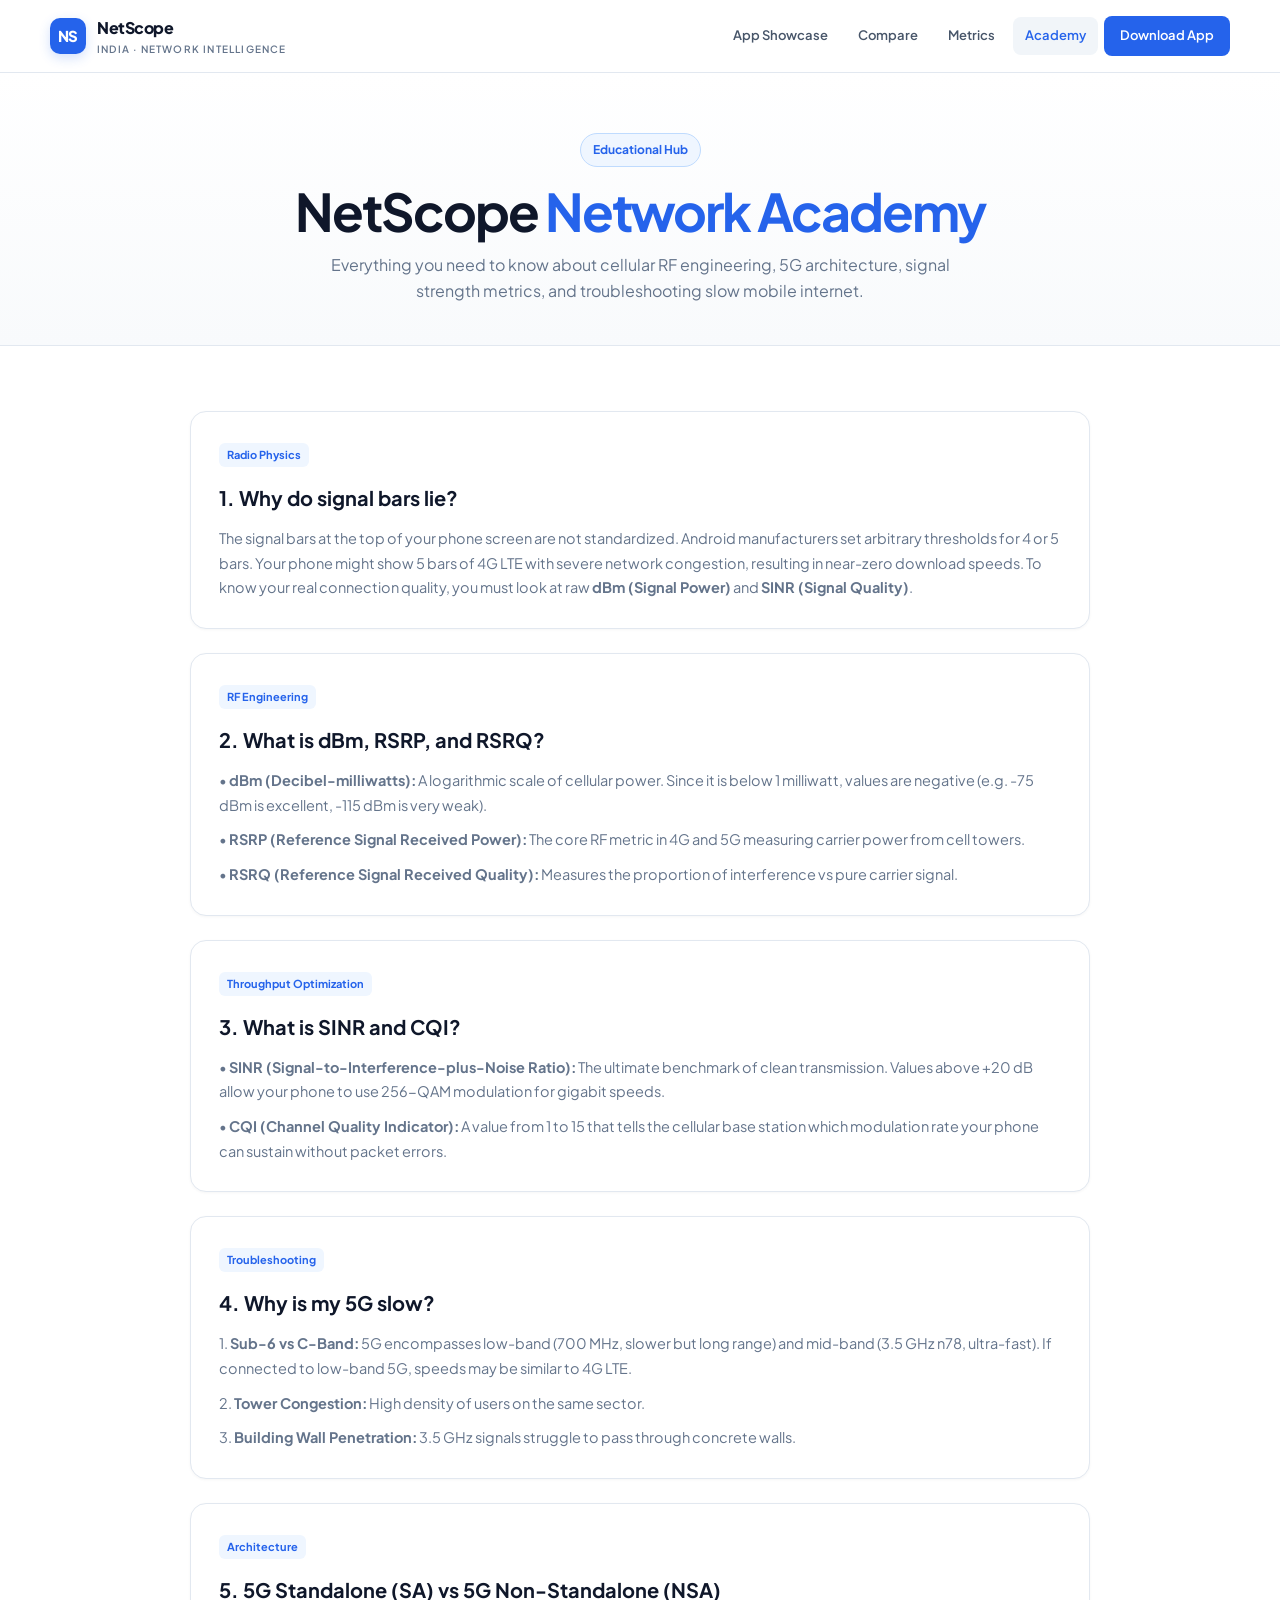
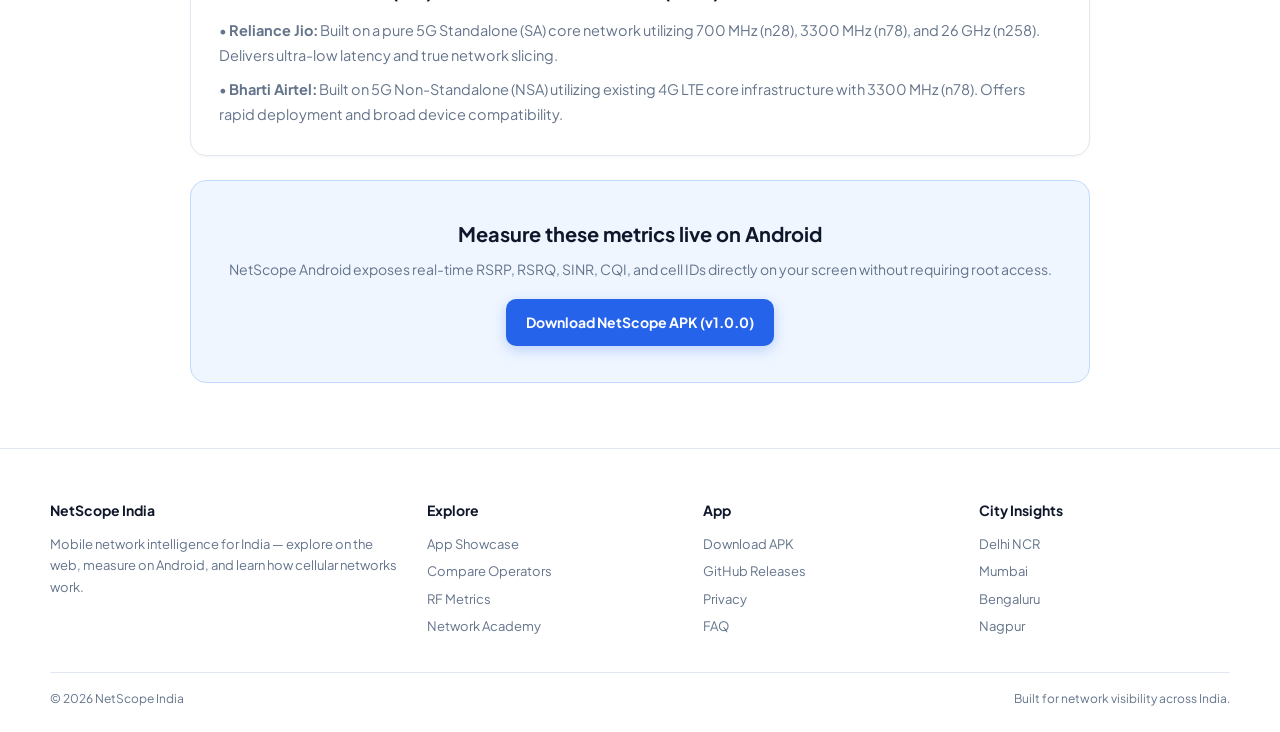
==== commit 16fd2bf3: "Fix download page and update all navigation links to App Showcase across the entire site" ====
--- a/academy.html
+++ b/academy.html
@@ -19,7 +19,7 @@
       <span>NetScope <small>India · Network Intelligence</small></span>
     </a>
     <nav class="navlinks" id="navlinks">
-      <a href="index.html#map">Map</a>
+      <a href="index.html#showcase">App Showcase</a>
       <a href="index.html#compare">Compare</a>
       <a href="index.html#metrics">Metrics</a>
       <a href="academy.html" class="active">Academy</a>
@@ -119,7 +119,7 @@
   <div class="container">
     <div class="footer-grid">
       <div><h4>NetScope India</h4><p>Mobile network intelligence for India — explore on the web, measure on Android, and learn how cellular networks work.</p></div>
-      <div><h4>Explore</h4><a href="index.html#map">Network Map</a><a href="index.html#compare">Compare Operators</a><a href="index.html#metrics">RF Metrics</a><a href="academy.html">Network Academy</a></div>
+      <div><h4>Explore</h4><a href="index.html#showcase">App Showcase</a><a href="index.html#compare">Compare Operators</a><a href="index.html#metrics">RF Metrics</a><a href="academy.html">Network Academy</a></div>
       <div><h4>App</h4><a href="download.html">Download APK</a><a href="https://github.com/bhavingarg121-glitch/net_scope/releases" target="_blank">GitHub Releases</a><a href="privacy.html">Privacy</a><a href="faq.html">FAQ</a></div>
       <div><h4>City Insights</h4><a href="delhi.html">Delhi NCR</a><a href="mumbai.html">Mumbai</a><a href="bengaluru.html">Bengaluru</a><a href="nagpur.html">Nagpur</a></div>
     </div>
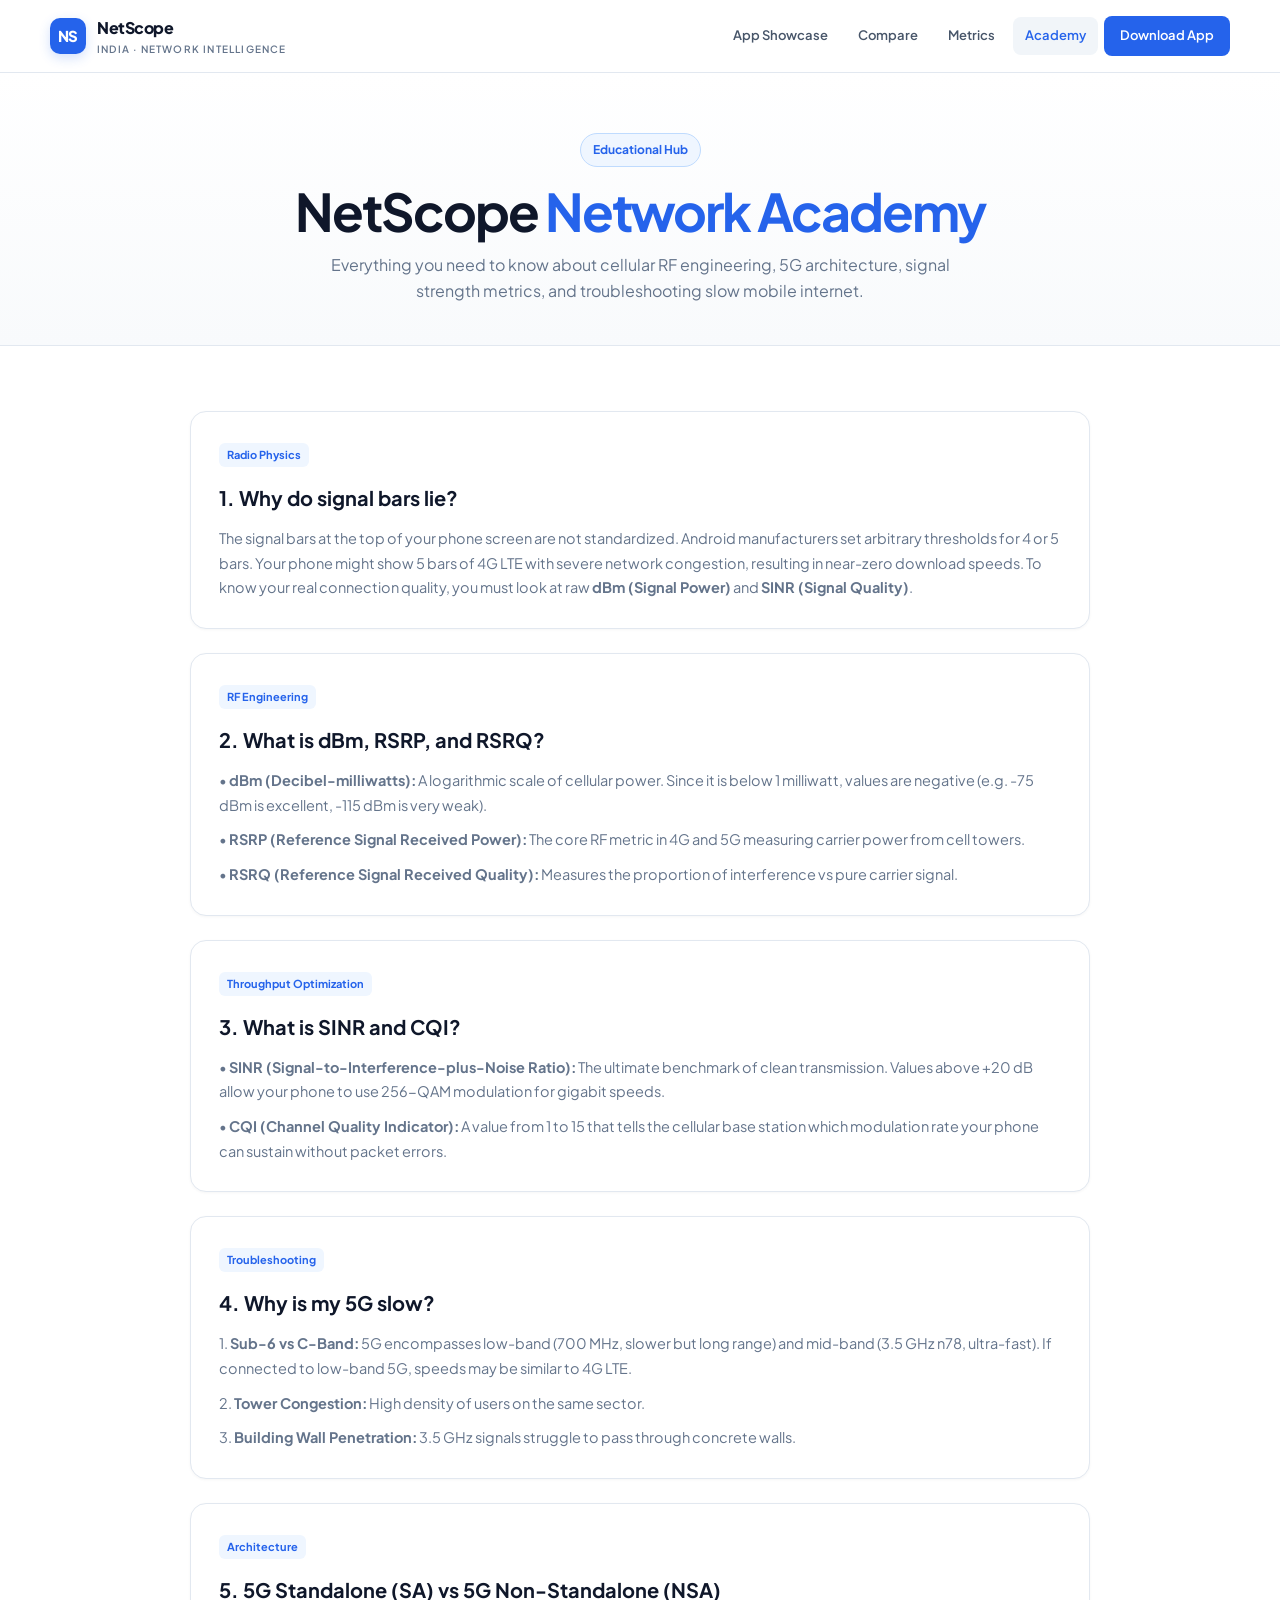
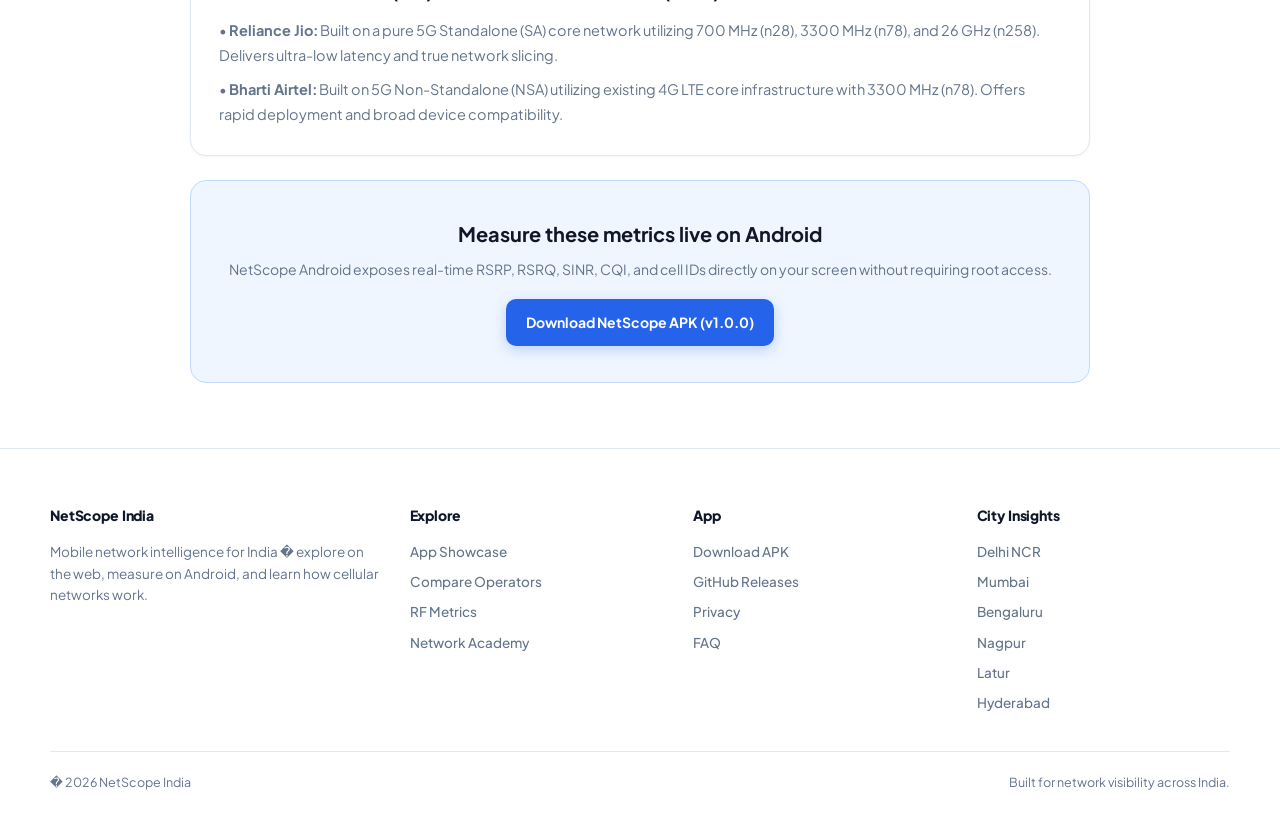
==== commit 0e8827f9: "Format clean spacious 4-column footer layout with proper link spacing and routing across entire site" ====
--- a/academy.html
+++ b/academy.html
@@ -118,12 +118,44 @@
 <footer>
   <div class="container">
     <div class="footer-grid">
-      <div><h4>NetScope India</h4><p>Mobile network intelligence for India — explore on the web, measure on Android, and learn how cellular networks work.</p></div>
-      <div><h4>Explore</h4><a href="index.html#showcase">App Showcase</a><a href="index.html#compare">Compare Operators</a><a href="index.html#metrics">RF Metrics</a><a href="academy.html">Network Academy</a></div>
-      <div><h4>App</h4><a href="download.html">Download APK</a><a href="https://github.com/bhavingarg121-glitch/net_scope/releases" target="_blank">GitHub Releases</a><a href="privacy.html">Privacy</a><a href="faq.html">FAQ</a></div>
-      <div><h4>City Insights</h4><a href="delhi.html">Delhi NCR</a><a href="mumbai.html">Mumbai</a><a href="bengaluru.html">Bengaluru</a><a href="nagpur.html">Nagpur</a></div>
+      <div>
+        <h4>NetScope India</h4>
+        <p>Mobile network intelligence for India � explore on the web, measure on Android, and learn how cellular networks work.</p>
+      </div>
+      <div>
+        <h4>Explore</h4>
+        <div class="footer-links-list">
+          <a href="index.html#showcase">App Showcase</a>
+          <a href="index.html#compare">Compare Operators</a>
+          <a href="index.html#metrics">RF Metrics</a>
+          <a href="academy.html">Network Academy</a>
+        </div>
+      </div>
+      <div>
+        <h4>App</h4>
+        <div class="footer-links-list">
+          <a href="download.html">Download APK</a>
+          <a href="https://github.com/bhavingarg121-glitch/net_scope/releases" target="_blank" rel="noopener">GitHub Releases</a>
+          <a href="privacy.html">Privacy</a>
+          <a href="faq.html">FAQ</a>
+        </div>
+      </div>
+      <div>
+        <h4>City Insights</h4>
+        <div class="footer-links-list">
+          <a href="delhi.html">Delhi NCR</a>
+          <a href="mumbai.html">Mumbai</a>
+          <a href="bengaluru.html">Bengaluru</a>
+          <a href="nagpur.html">Nagpur</a>
+          <a href="latur.html">Latur</a>
+          <a href="hyderabad.html">Hyderabad</a>
+        </div>
+      </div>
     </div>
-    <div class="copyright"><span>© 2026 NetScope India</span><span>Built for network visibility across India.</span></div>
+    <div class="copyright">
+      <span>� 2026 NetScope India</span>
+      <span>Built for network visibility across India.</span>
+    </div>
   </div>
 </footer>
 
--- a/style.css
+++ b/style.css
@@ -521,46 +521,62 @@
 }
 
 /* ==========================================
-   Footer
+   Footer (Spacious, Clean & Non-Overlapping)
    ========================================== */
 footer {
-  padding: 50px 0 24px;
+  padding: 55px 0 28px;
   border-top: 1px solid var(--line);
   background: #ffffff;
 }
 
 .footer-grid {
   display: grid;
-  grid-template-columns: 1.4fr 1fr 1fr 1fr;
-  gap: 25px;
+  grid-template-columns: 1.3fr 1fr 1fr 1fr;
+  gap: 30px;
 }
 
 .footer-grid h4 {
-  margin-bottom: 12px;
+  margin-bottom: 14px;
   font-size: 14px;
-  font-weight: 700;
-  color: var(--text);
-}
-
-.footer-grid p, .footer-grid a {
-  color: var(--muted);
-  font-size: 13px;
-  display: block;
-  margin: 6px 0;
-}
-
-.footer-grid a:hover {
+  font-weight: 800;
+  color: var(--text);
+  letter-spacing: -.01em;
+}
+
+.footer-grid p {
+  color: var(--muted);
+  font-size: 13.5px;
+  line-height: 1.6;
+}
+
+.footer-links-list {
+  display: flex;
+  flex-direction: column;
+  gap: 8px;
+}
+
+.footer-links-list a {
+  color: var(--muted);
+  font-size: 13.5px;
+  font-weight: 500;
+  display: inline-block;
+  transition: color .15s ease, transform .15s ease;
+}
+
+.footer-links-list a:hover {
   color: var(--blue);
+  transform: translateX(2px);
 }
 
 .copyright {
   border-top: 1px solid var(--line);
-  margin-top: 28px;
-  padding-top: 16px;
-  color: var(--muted);
-  font-size: 12px;
+  margin-top: 36px;
+  padding-top: 20px;
+  color: var(--muted);
+  font-size: 12.5px;
   display: flex;
   justify-content: space-between;
+  align-items: center;
 }
 
 /* Responsive */
@@ -584,7 +600,7 @@
   .cards, .city-stat-grid { grid-template-columns: 1fr 1fr; }
   .download-grid { grid-template-columns: 1fr; }
   .metrics { grid-template-columns: 1fr 1fr; }
-  .footer-grid { grid-template-columns: 1fr 1fr; }
+  .footer-grid { grid-template-columns: 1fr 1fr; gap: 24px; }
 }
 
 @media (max-width: 600px) {
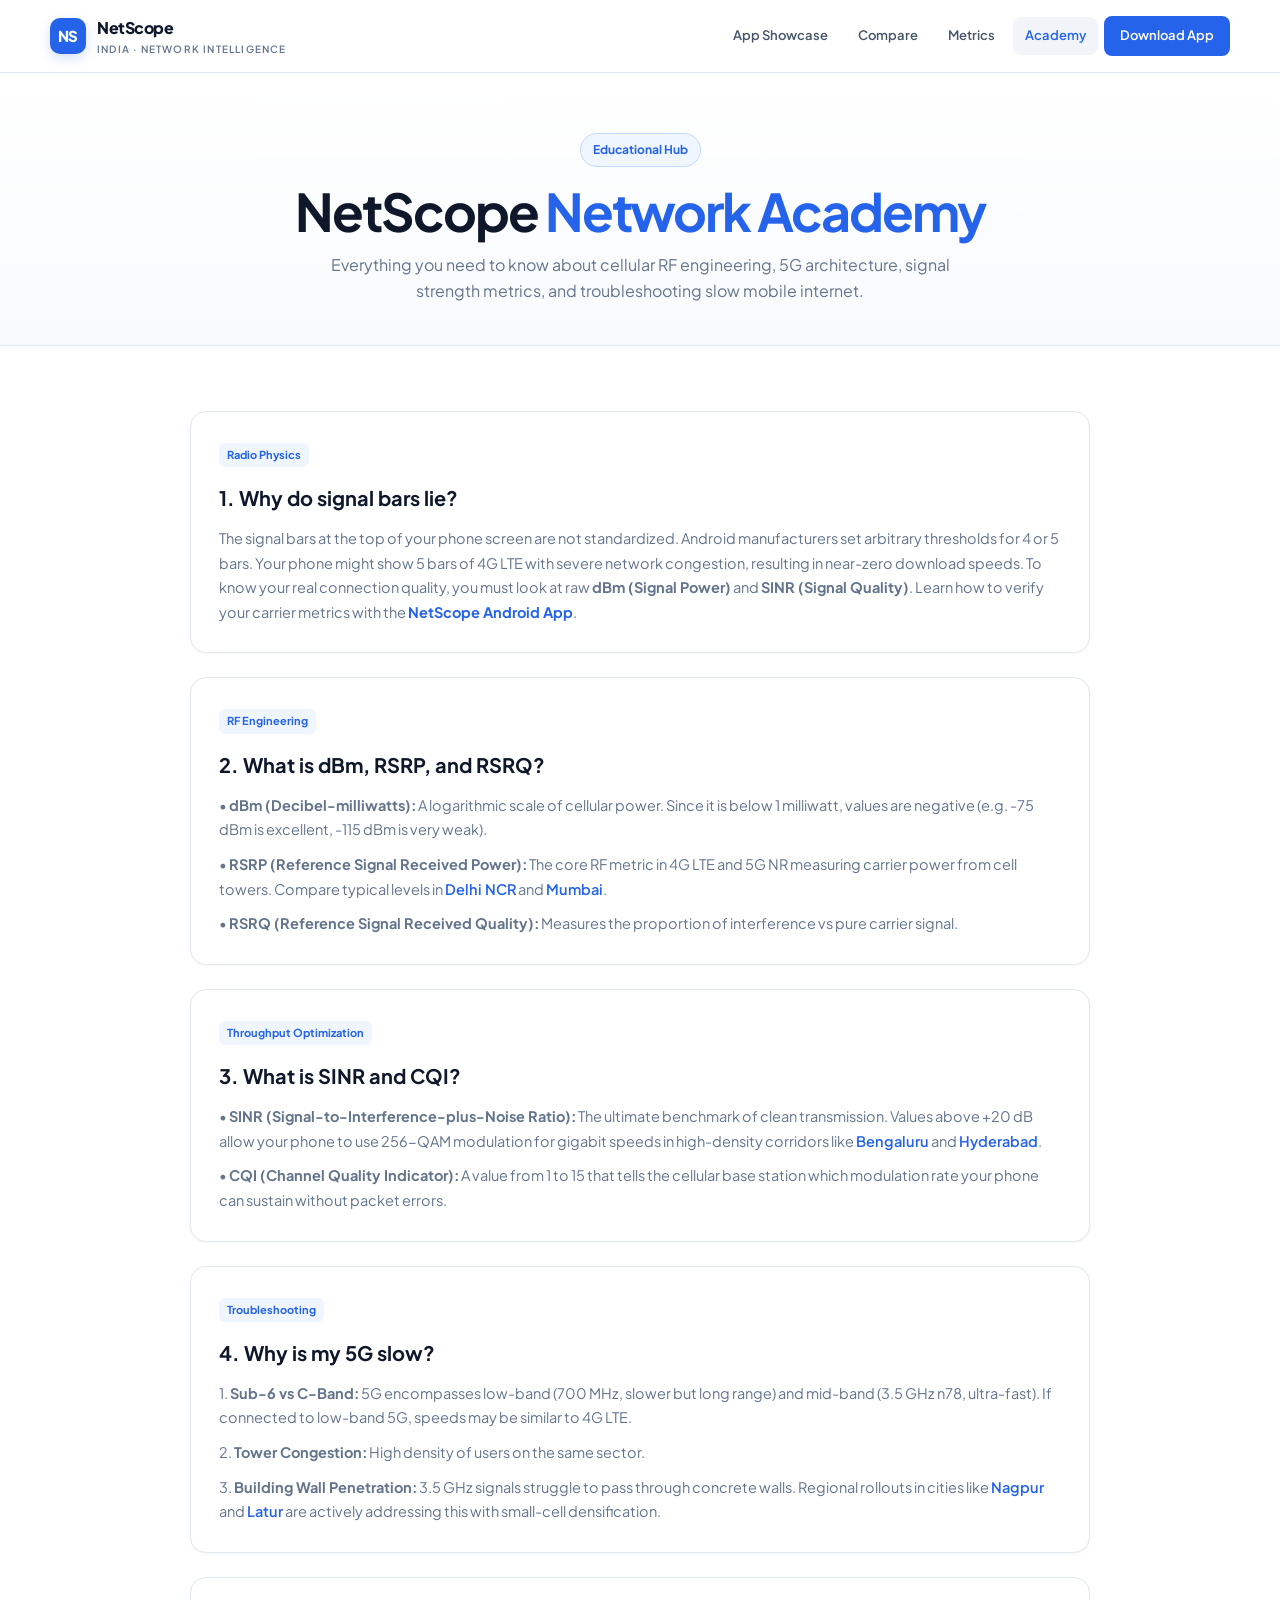
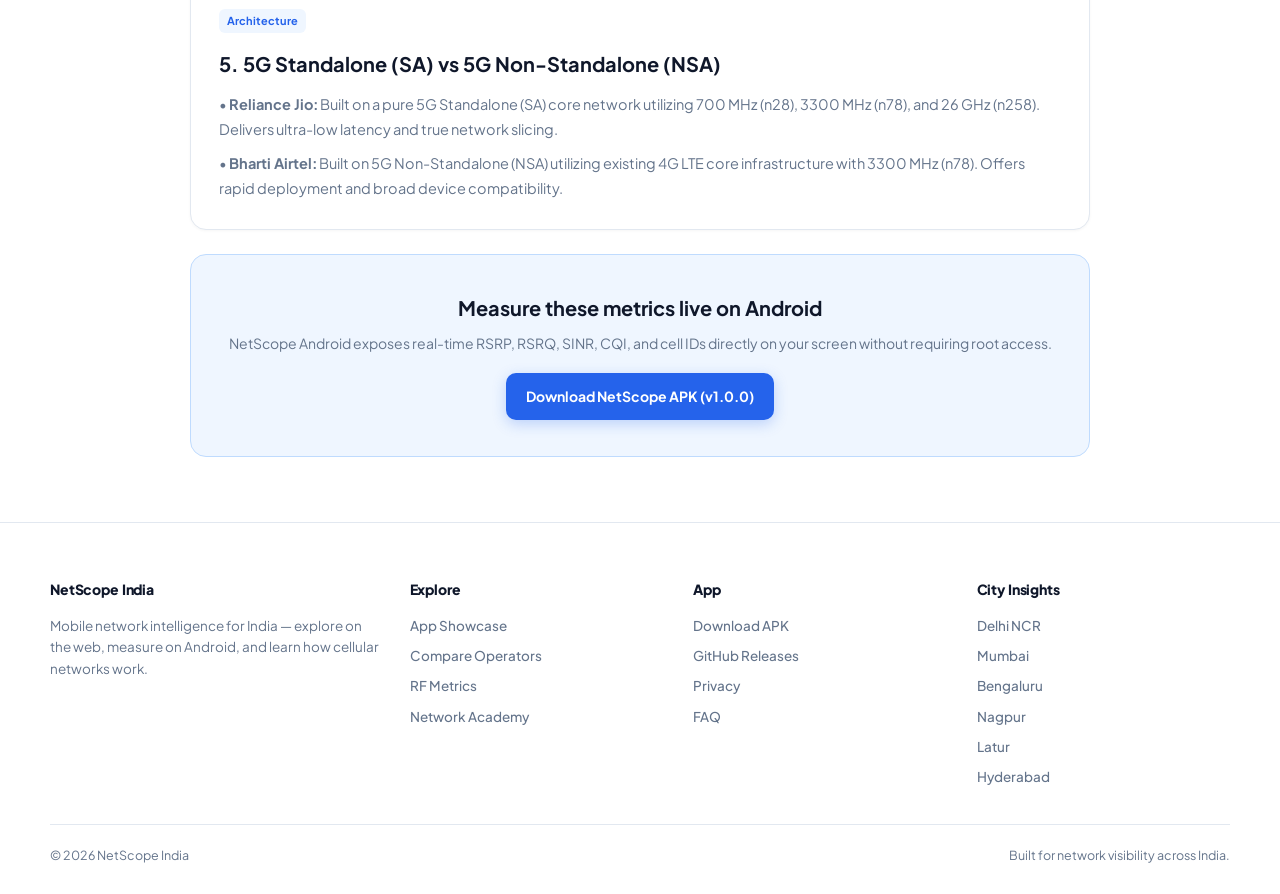
==== commit 42f59485: "Comprehensive Google SEO upgrade: sitemap.xml, robots.txt, Organization/WebSite/Article/FAQ schemas," ====
--- a/academy.html
+++ b/academy.html
@@ -1,13 +1,59 @@
-<!doctype html>
+﻿<!doctype html>
 <html lang="en">
 <head>
   <meta charset="utf-8">
   <meta name="viewport" content="width=device-width, initial-scale=1">
-  <title>Network Academy | NetScope India</title>
-  <meta name="description" content="Learn what dBm, RSRP, RSRQ, SINR, and CQI mean. Understand why 5G is slow, 5G SA vs NSA, and how to optimize your mobile internet in India with NetScope.">
-  <meta name="keywords" content="what is dBm, what is RSRP, what is SINR, why is my 5G slow, 5G SA vs NSA, check mobile signal strength, Jio 5G vs Airtel 5G">
+  <title>Network Academy | Understanding dBm, RSRP, SINR & 5G SA vs NSA – NetScope India</title>
+  <meta name="description" content="Comprehensive RF engineering guide: Learn what dBm, RSRP, RSRQ, SINR, and CQI mean. Understand why 5G is slow, 5G SA vs NSA, and optimize mobile internet in India.">
+  <meta name="keywords" content="what is dBm, what is RSRP, what is SINR, why is my 5G slow, 5G SA vs NSA, check mobile signal strength, Jio 5G vs Airtel 5G, CQI channel quality, 4G LTE signal metrics">
   <meta name="author" content="NetScope India">
+  <meta name="robots" content="index, follow">
   <meta name="theme-color" content="#2563eb">
+  <link rel="canonical" href="https://bhavingarg121-glitch.github.io/NetScope/academy.html">
+  <link rel="manifest" href="manifest.json">
+
+  <meta property="og:type" content="article">
+  <meta property="og:title" content="Network Academy | Understanding dBm, RSRP, SINR & 5G SA vs NSA">
+  <meta property="og:description" content="Everything you need to know about cellular RF engineering, signal strength in dBm, RSRP, SINR, and 5G network architectures.">
+  <meta property="og:url" content="https://bhavingarg121-glitch.github.io/NetScope/academy.html">
+  <meta property="og:site_name" content="NetScope India">
+  <meta property="og:locale" content="en_IN">
+
+  <script type="application/ld+json">
+  {
+    "@context":"https://schema.org",
+    "@graph":[
+      {
+        "@type":"TechArticle",
+        "@id":"https://bhavingarg121-glitch.github.io/NetScope/academy.html#article",
+        "headline":"Understanding Cellular Radio Metrics: dBm, RSRP, RSRQ, SINR & 5G Architecture",
+        "description":"Comprehensive educational guide explaining mobile network metrics, RF signal parameters, and troubleshooting 5G performance in India.",
+        "author":{"@type":"Organization","name":"NetScope India"},
+        "publisher":{
+          "@type":"Organization",
+          "name":"NetScope India",
+          "url":"https://bhavingarg121-glitch.github.io/NetScope/"
+        },
+        "datePublished":"2026-08-25",
+        "dateModified":"2026-08-30",
+        "inLanguage":"en-IN",
+        "mainEntityOfPage":"https://bhavingarg121-glitch.github.io/NetScope/academy.html"
+      },
+      {
+        "@type":"BreadcrumbList",
+        "@id":"https://bhavingarg121-glitch.github.io/NetScope/academy.html#breadcrumb",
+        "itemListElement":[
+          {"@type":"ListItem","position":1,"name":"Home","item":"https://bhavingarg121-glitch.github.io/NetScope/"},
+          {"@type":"ListItem","position":2,"name":"Network Academy","item":"https://bhavingarg121-glitch.github.io/NetScope/academy.html"}
+        ]
+      }
+    ]
+  }
+  </script>
+
+  <link rel="preconnect" href="https://fonts.googleapis.com">
+  <link rel="preconnect" href="https://fonts.gstatic.com" crossorigin>
+  <link href="https://fonts.googleapis.com/css2?family=Plus+Jakarta+Sans:wght@400;500;600;700;800&family=Inter:wght@400;500;600;700&family=JetBrains+Mono:wght@500;700&display=swap" rel="stylesheet">
   <link rel="stylesheet" href="style.css">
 </head>
 <body>
@@ -47,7 +93,7 @@
         <span class="card-badge">Radio Physics</span>
         <h2>1. Why do signal bars lie?</h2>
         <p>
-          The signal bars at the top of your phone screen are not standardized. Android manufacturers set arbitrary thresholds for 4 or 5 bars. Your phone might show 5 bars of 4G LTE with severe network congestion, resulting in near-zero download speeds. To know your real connection quality, you must look at raw <strong>dBm (Signal Power)</strong> and <strong>SINR (Signal Quality)</strong>.
+          The signal bars at the top of your phone screen are not standardized. Android manufacturers set arbitrary thresholds for 4 or 5 bars. Your phone might show 5 bars of 4G LTE with severe network congestion, resulting in near-zero download speeds. To know your real connection quality, you must look at raw <strong>dBm (Signal Power)</strong> and <strong>SINR (Signal Quality)</strong>. Learn how to verify your carrier metrics with the <a href="download.html" style="color:var(--blue);font-weight:700;">NetScope Android App</a>.
         </p>
       </div>
 
@@ -58,7 +104,7 @@
           • <strong>dBm (Decibel-milliwatts):</strong> A logarithmic scale of cellular power. Since it is below 1 milliwatt, values are negative (e.g. -75 dBm is excellent, -115 dBm is very weak).
         </p>
         <p style="margin-bottom:10px">
-          • <strong>RSRP (Reference Signal Received Power):</strong> The core RF metric in 4G and 5G measuring carrier power from cell towers.
+          • <strong>RSRP (Reference Signal Received Power):</strong> The core RF metric in 4G LTE and 5G NR measuring carrier power from cell towers. Compare typical levels in <a href="delhi.html" style="color:var(--blue);font-weight:600;">Delhi NCR</a> and <a href="mumbai.html" style="color:var(--blue);font-weight:600;">Mumbai</a>.
         </p>
         <p>
           • <strong>RSRQ (Reference Signal Received Quality):</strong> Measures the proportion of interference vs pure carrier signal.
@@ -69,7 +115,7 @@
         <span class="card-badge">Throughput Optimization</span>
         <h2>3. What is SINR and CQI?</h2>
         <p style="margin-bottom:10px">
-          • <strong>SINR (Signal-to-Interference-plus-Noise Ratio):</strong> The ultimate benchmark of clean transmission. Values above +20 dB allow your phone to use 256-QAM modulation for gigabit speeds.
+          • <strong>SINR (Signal-to-Interference-plus-Noise Ratio):</strong> The ultimate benchmark of clean transmission. Values above +20 dB allow your phone to use 256-QAM modulation for gigabit speeds in high-density corridors like <a href="bengaluru.html" style="color:var(--blue);font-weight:600;">Bengaluru</a> and <a href="hyderabad.html" style="color:var(--blue);font-weight:600;">Hyderabad</a>.
         </p>
         <p>
           • <strong>CQI (Channel Quality Indicator):</strong> A value from 1 to 15 that tells the cellular base station which modulation rate your phone can sustain without packet errors.
@@ -86,7 +132,7 @@
           2. <strong>Tower Congestion:</strong> High density of users on the same sector.
         </p>
         <p>
-          3. <strong>Building Wall Penetration:</strong> 3.5 GHz signals struggle to pass through concrete walls.
+          3. <strong>Building Wall Penetration:</strong> 3.5 GHz signals struggle to pass through concrete walls. Regional rollouts in cities like <a href="nagpur.html" style="color:var(--blue);font-weight:600;">Nagpur</a> and <a href="latur.html" style="color:var(--blue);font-weight:600;">Latur</a> are actively addressing this with small-cell densification.
         </p>
       </div>
 
@@ -120,7 +166,7 @@
     <div class="footer-grid">
       <div>
         <h4>NetScope India</h4>
-        <p>Mobile network intelligence for India � explore on the web, measure on Android, and learn how cellular networks work.</p>
+        <p>Mobile network intelligence for India — explore on the web, measure on Android, and learn how cellular networks work.</p>
       </div>
       <div>
         <h4>Explore</h4>
@@ -153,7 +199,7 @@
       </div>
     </div>
     <div class="copyright">
-      <span>� 2026 NetScope India</span>
+      <span>© 2026 NetScope India</span>
       <span>Built for network visibility across India.</span>
     </div>
   </div>
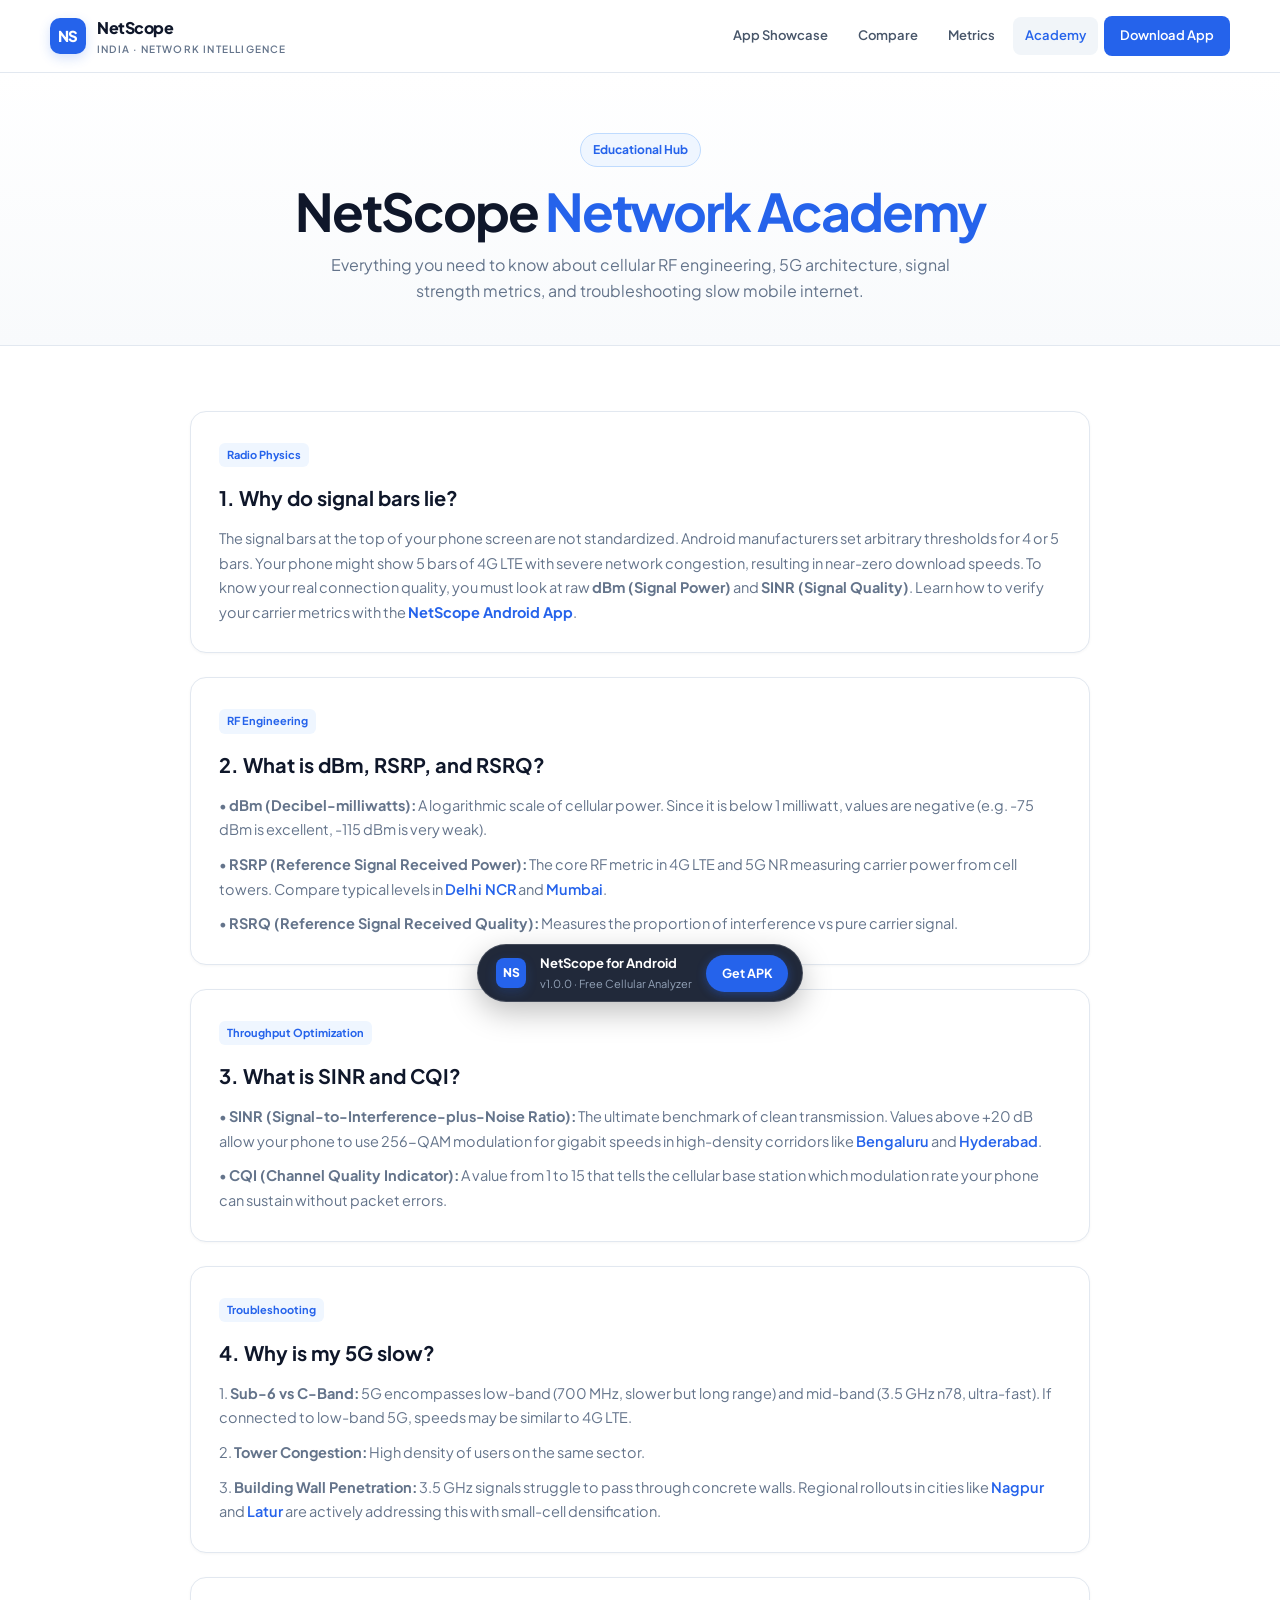
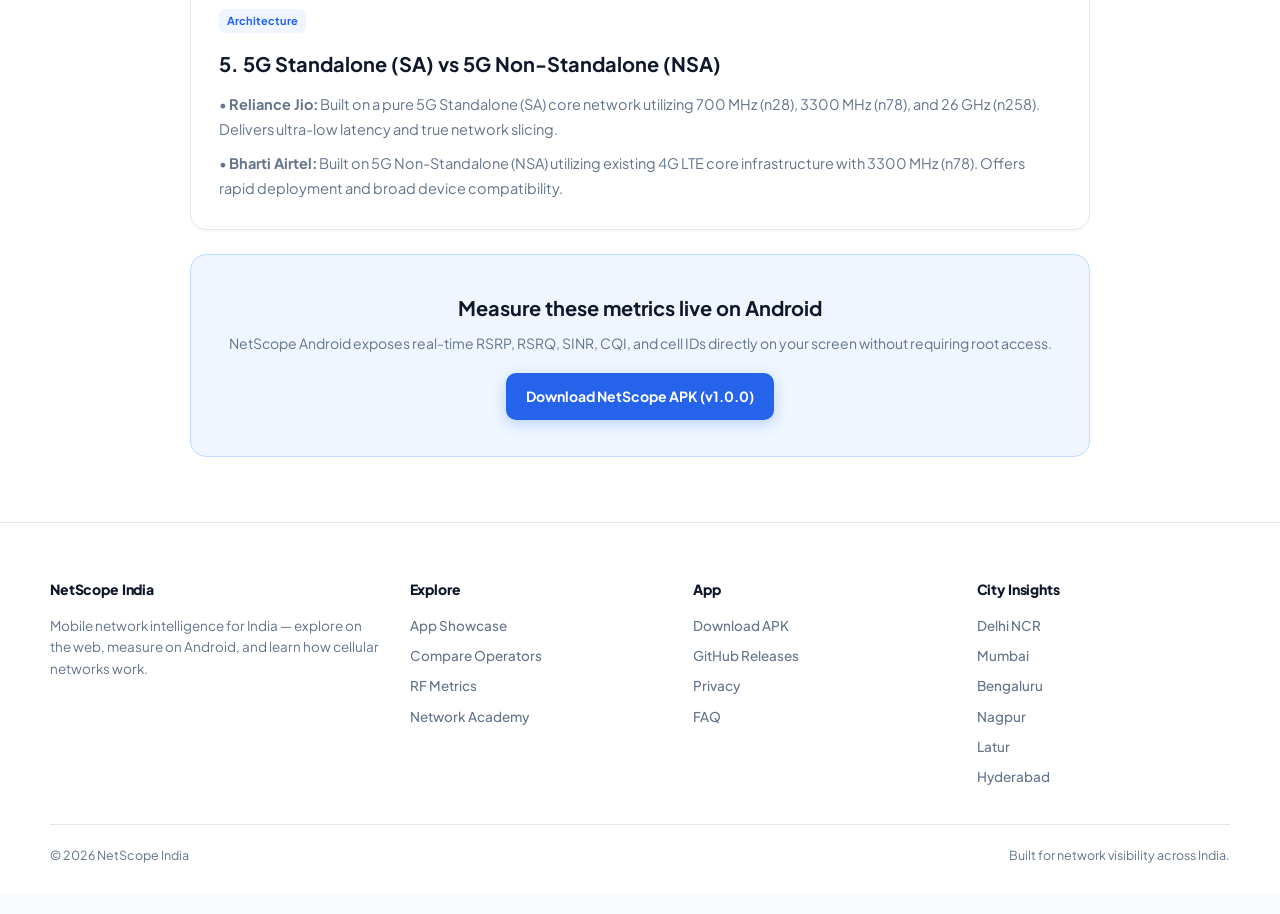
==== commit 85e4cc59: "Strengthen APK conversion funnel: sticky mobile install pills, in-article CTA hooks, and direct down" ====
--- a/academy.html
+++ b/academy.html
@@ -161,6 +161,17 @@
   </section>
 </main>
 
+<!-- Sticky Mobile Funnel Action Pill -->
+<div class="sticky-install-bar" id="stickyInstall">
+  <span class="brand-mark" style="width:30px;height:30px;font-size:12px;border-radius:8px;">NS</span>
+  <div class="sticky-install-info">
+    <strong>NetScope for Android</strong>
+    <span>v1.0.0 · Free Cellular Analyzer</span>
+  </div>
+  <a href="https://github.com/bhavingarg121-glitch/net_scope/releases/download/v1.0.0/app-debug.apk" class="sticky-install-btn">
+    Get APK
+  </a>
+</div>
 <footer>
   <div class="container">
     <div class="footer-grid">
@@ -211,6 +222,14 @@
     menu.addEventListener('click',()=>nav.classList.toggle('open'));
     nav.querySelectorAll('a').forEach(a=>a.addEventListener('click',()=>nav.classList.remove('open')));
   }
+  // Sticky Funnel Pill
+  const stickyPill = document.getElementById('stickyInstall');
+  if(stickyPill){
+    window.addEventListener('scroll', () => {
+      stickyPill.classList.toggle('visible', window.scrollY > 300);
+    });
+  }
 </script>
 </body>
 </html>
+
--- a/style.css
+++ b/style.css
@@ -44,6 +44,7 @@
   color: var(--text);
   line-height: 1.65;
   overflow-x: hidden;
+  padding-bottom: 20px;
 }
 
 a {
@@ -420,6 +421,96 @@
   color: var(--muted);
   font-size: 14.5px;
   line-height: 1.7;
+}
+
+/* ==========================================
+   Funnel Conversion Callout Box
+   ========================================== */
+.funnel-cta-box {
+  background: linear-gradient(135deg, #eff6ff 0%, #dbeafe 100%);
+  border: 1px solid #bfdbfe;
+  border-radius: var(--radius);
+  padding: 28px;
+  display: flex;
+  align-items: center;
+  justify-content: space-between;
+  gap: 24px;
+  margin: 30px 0;
+  box-shadow: 0 4px 14px rgba(37, 99, 235, .08);
+}
+
+.funnel-cta-content h3 {
+  font-size: 18px;
+  font-weight: 800;
+  color: var(--text);
+  margin-bottom: 6px;
+}
+
+.funnel-cta-content p {
+  font-size: 13.5px;
+  color: #475569;
+  line-height: 1.5;
+}
+
+/* ==========================================
+   Sticky Mobile Quick Install Pill
+   ========================================== */
+.sticky-install-bar {
+  position: fixed;
+  bottom: 18px;
+  left: 50%;
+  transform: translateX(-50%) translateY(120px);
+  z-index: 950;
+  background: rgba(15, 23, 42, .92);
+  backdrop-filter: blur(14px);
+  -webkit-backdrop-filter: blur(14px);
+  border: 1px solid rgba(255, 255, 255, .15);
+  border-radius: 999px;
+  padding: 8px 14px 8px 18px;
+  display: flex;
+  align-items: center;
+  gap: 14px;
+  box-shadow: 0 10px 30px rgba(0,0,0,.25);
+  transition: transform .3s cubic-bezier(0.16, 1, 0.3, 1);
+  color: #ffffff;
+  max-width: calc(100% - 32px);
+}
+
+.sticky-install-bar.visible {
+  transform: translateX(-50%) translateY(0);
+}
+
+.sticky-install-info {
+  display: flex;
+  flex-direction: column;
+}
+
+.sticky-install-info strong {
+  font-size: 13px;
+  font-weight: 700;
+  color: #ffffff;
+  white-space: nowrap;
+}
+
+.sticky-install-info span {
+  font-size: 11px;
+  color: #94a3b8;
+  white-space: nowrap;
+}
+
+.sticky-install-btn {
+  background: var(--blue);
+  color: #ffffff;
+  padding: 8px 16px;
+  border-radius: 999px;
+  font-size: 12.5px;
+  font-weight: 700;
+  white-space: nowrap;
+  box-shadow: 0 2px 10px rgba(37, 99, 235, .4);
+}
+
+.sticky-install-btn:hover {
+  background: var(--blue-hover);
 }
 
 /* ==========================================
@@ -601,6 +692,7 @@
   .download-grid { grid-template-columns: 1fr; }
   .metrics { grid-template-columns: 1fr 1fr; }
   .footer-grid { grid-template-columns: 1fr 1fr; gap: 24px; }
+  .funnel-cta-box { flex-direction: column; text-align: center; }
 }
 
 @media (max-width: 600px) {
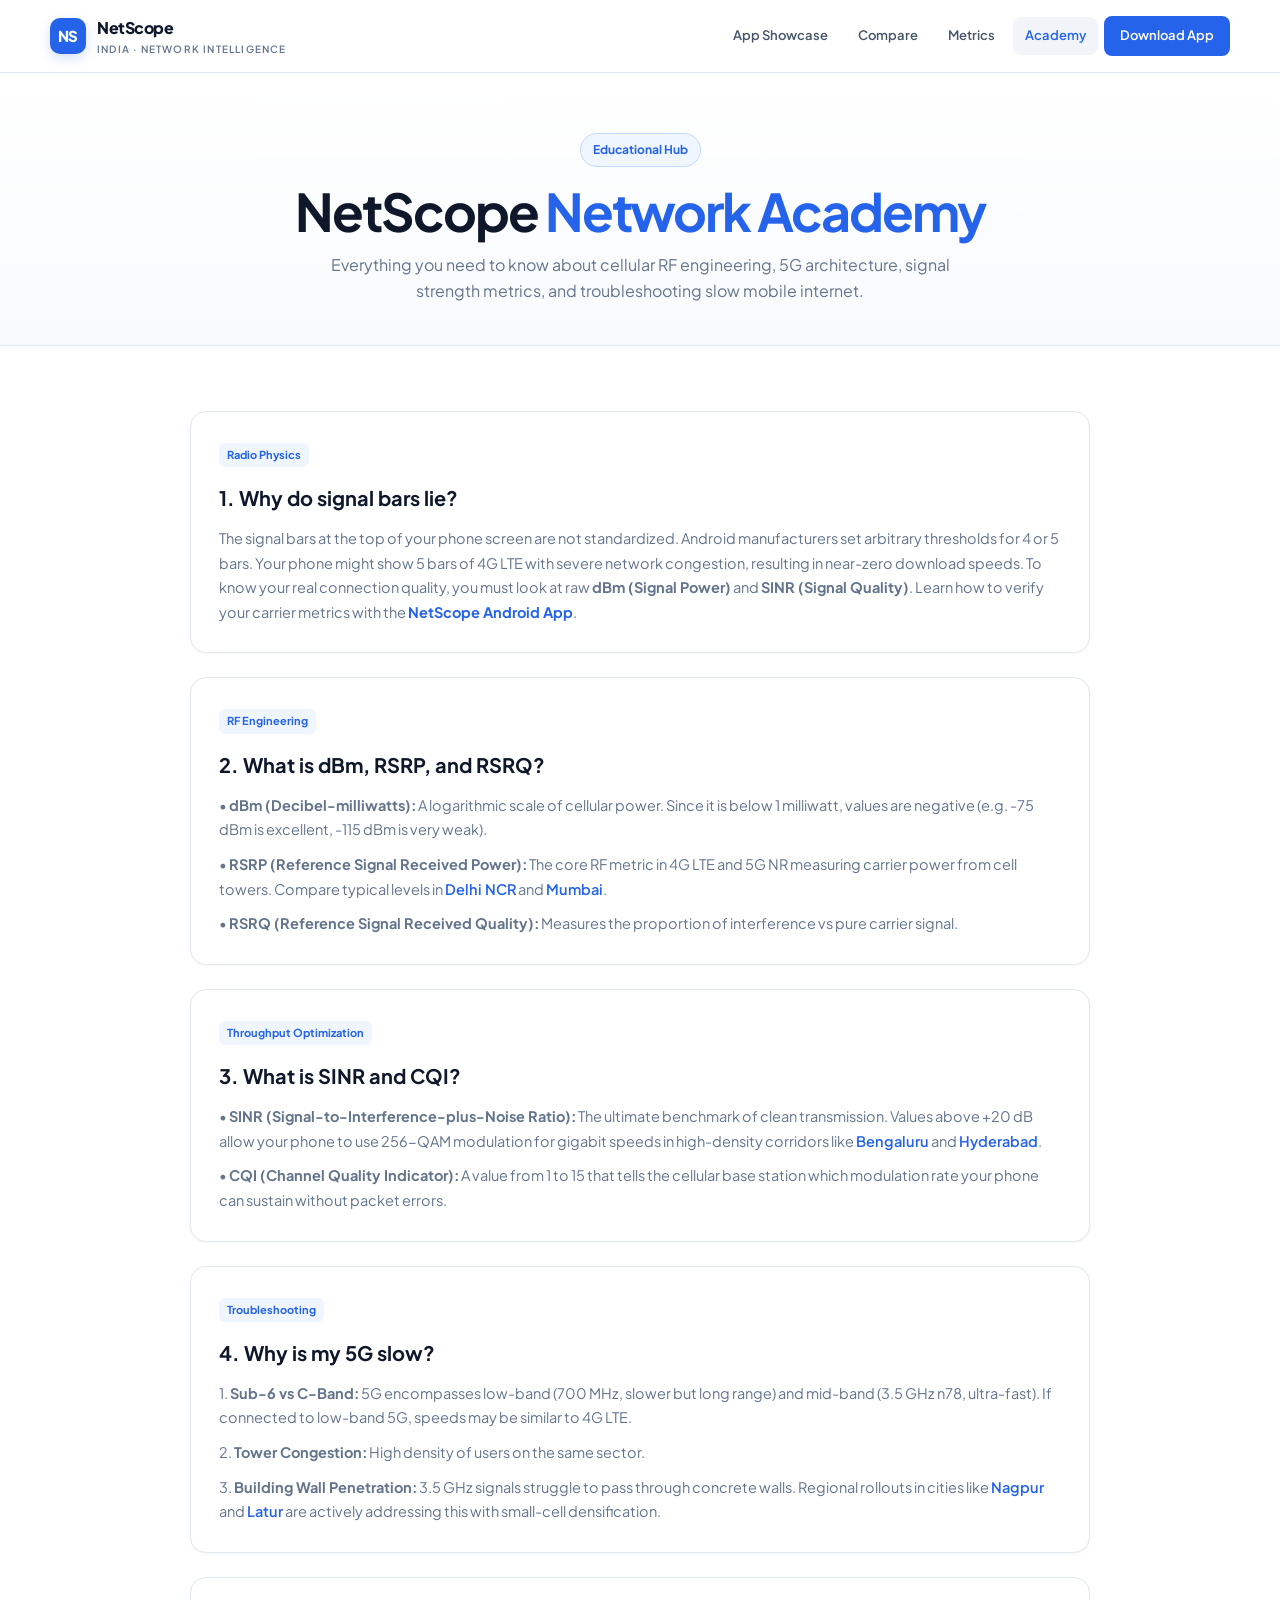
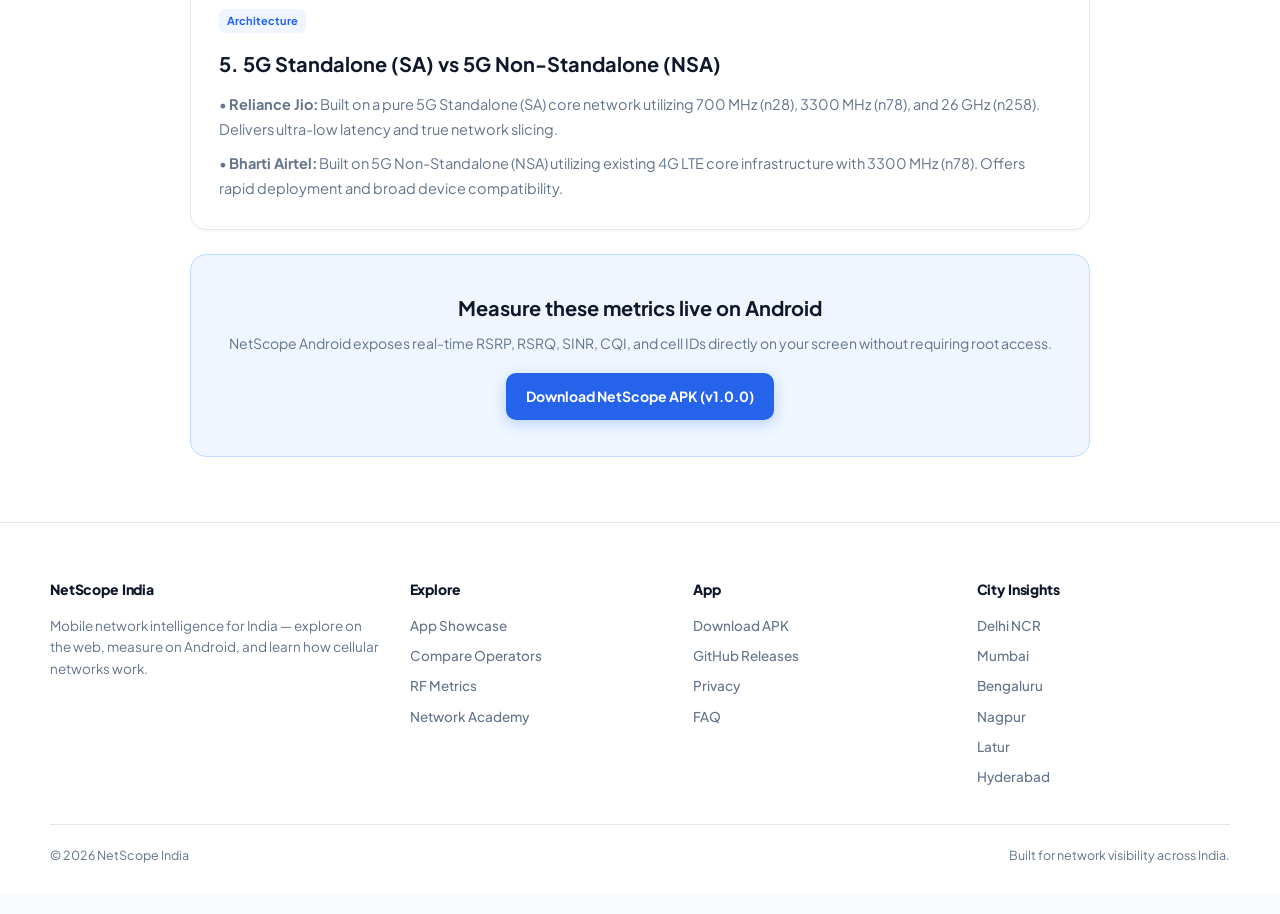
==== commit aeb10453: "fix(ui): properly style and align sticky quick install pill across all pages with cache busting" ====
--- a/academy.html
+++ b/academy.html
@@ -1,4 +1,4 @@
-﻿<!doctype html>
+<!doctype html>
 <html lang="en">
 <head>
   <meta charset="utf-8">
@@ -54,7 +54,7 @@
   <link rel="preconnect" href="https://fonts.googleapis.com">
   <link rel="preconnect" href="https://fonts.gstatic.com" crossorigin>
   <link href="https://fonts.googleapis.com/css2?family=Plus+Jakarta+Sans:wght@400;500;600;700;800&family=Inter:wght@400;500;600;700&family=JetBrains+Mono:wght@500;700&display=swap" rel="stylesheet">
-  <link rel="stylesheet" href="style.css">
+  <link rel="stylesheet" href="style.css?v=1.1.0">
 </head>
 <body>
 
@@ -163,7 +163,7 @@
 
 <!-- Sticky Mobile Funnel Action Pill -->
 <div class="sticky-install-bar" id="stickyInstall">
-  <span class="brand-mark" style="width:30px;height:30px;font-size:12px;border-radius:8px;">NS</span>
+  <span class="brand-mark" style="width:30px;height:30px;font-size:12px;border-radius:8px;flex-shrink:0;">NS</span>
   <div class="sticky-install-info">
     <strong>NetScope for Android</strong>
     <span>v1.0.0 · Free Cellular Analyzer</span>
--- a/style.css
+++ b/style.css
@@ -100,7 +100,7 @@
   width: 36px;
   height: 36px;
   border-radius: 10px;
-  display: grid;
+  display: inline-grid;
   place-items: center;
   background: var(--blue);
   color: #fff;
@@ -457,32 +457,40 @@
    ========================================== */
 .sticky-install-bar {
   position: fixed;
-  bottom: 18px;
+  bottom: 22px;
   left: 50%;
-  transform: translateX(-50%) translateY(120px);
+  transform: translateX(-50%) translateY(140px);
   z-index: 950;
-  background: rgba(15, 23, 42, .92);
-  backdrop-filter: blur(14px);
-  -webkit-backdrop-filter: blur(14px);
-  border: 1px solid rgba(255, 255, 255, .15);
+  background: rgba(15, 23, 42, 0.94);
+  backdrop-filter: blur(16px);
+  -webkit-backdrop-filter: blur(16px);
+  border: 1px solid rgba(255, 255, 255, 0.16);
   border-radius: 999px;
-  padding: 8px 14px 8px 18px;
-  display: flex;
-  align-items: center;
-  gap: 14px;
-  box-shadow: 0 10px 30px rgba(0,0,0,.25);
-  transition: transform .3s cubic-bezier(0.16, 1, 0.3, 1);
+  padding: 8px 10px 8px 14px;
+  display: flex;
+  align-items: center;
+  justify-content: space-between;
+  gap: 12px;
+  box-shadow: 0 12px 36px rgba(0,0,0,0.35), 0 2px 8px rgba(0,0,0,0.2);
+  transition: transform 0.35s cubic-bezier(0.16, 1, 0.3, 1), opacity 0.3s ease;
   color: #ffffff;
-  max-width: calc(100% - 32px);
+  max-width: min(440px, calc(100% - 32px));
+  width: max-content;
+  opacity: 0;
+  pointer-events: none;
 }
 
 .sticky-install-bar.visible {
   transform: translateX(-50%) translateY(0);
+  opacity: 1;
+  pointer-events: auto;
 }
 
 .sticky-install-info {
   display: flex;
   flex-direction: column;
+  justify-content: center;
+  line-height: 1.25;
 }
 
 .sticky-install-info strong {
@@ -490,6 +498,7 @@
   font-weight: 700;
   color: #ffffff;
   white-space: nowrap;
+  letter-spacing: -0.01em;
 }
 
 .sticky-install-info span {
@@ -500,17 +509,24 @@
 
 .sticky-install-btn {
   background: var(--blue);
-  color: #ffffff;
+  color: #ffffff !important;
   padding: 8px 16px;
   border-radius: 999px;
   font-size: 12.5px;
   font-weight: 700;
   white-space: nowrap;
-  box-shadow: 0 2px 10px rgba(37, 99, 235, .4);
+  display: inline-flex;
+  align-items: center;
+  justify-content: center;
+  flex-shrink: 0;
+  box-shadow: 0 2px 10px rgba(37, 99, 235, 0.4);
+  transition: background 0.15s ease, transform 0.15s ease;
+  text-decoration: none;
 }
 
 .sticky-install-btn:hover {
   background: var(--blue-hover);
+  transform: translateY(-1px);
 }
 
 /* ==========================================
@@ -705,3 +721,23 @@
   .copyright { display: block; }
   .copyright span { display: block; margin-top: 6px; }
 }
+
+@media (max-width: 480px) {
+  .sticky-install-bar {
+    bottom: 14px;
+    padding: 6px 8px 6px 12px;
+    gap: 10px;
+    max-width: calc(100% - 24px);
+  }
+  .sticky-install-info strong {
+    font-size: 12px;
+  }
+  .sticky-install-info span {
+    font-size: 10px;
+  }
+  .sticky-install-btn {
+    padding: 6px 12px;
+    font-size: 11.5px;
+  }
+}
+
